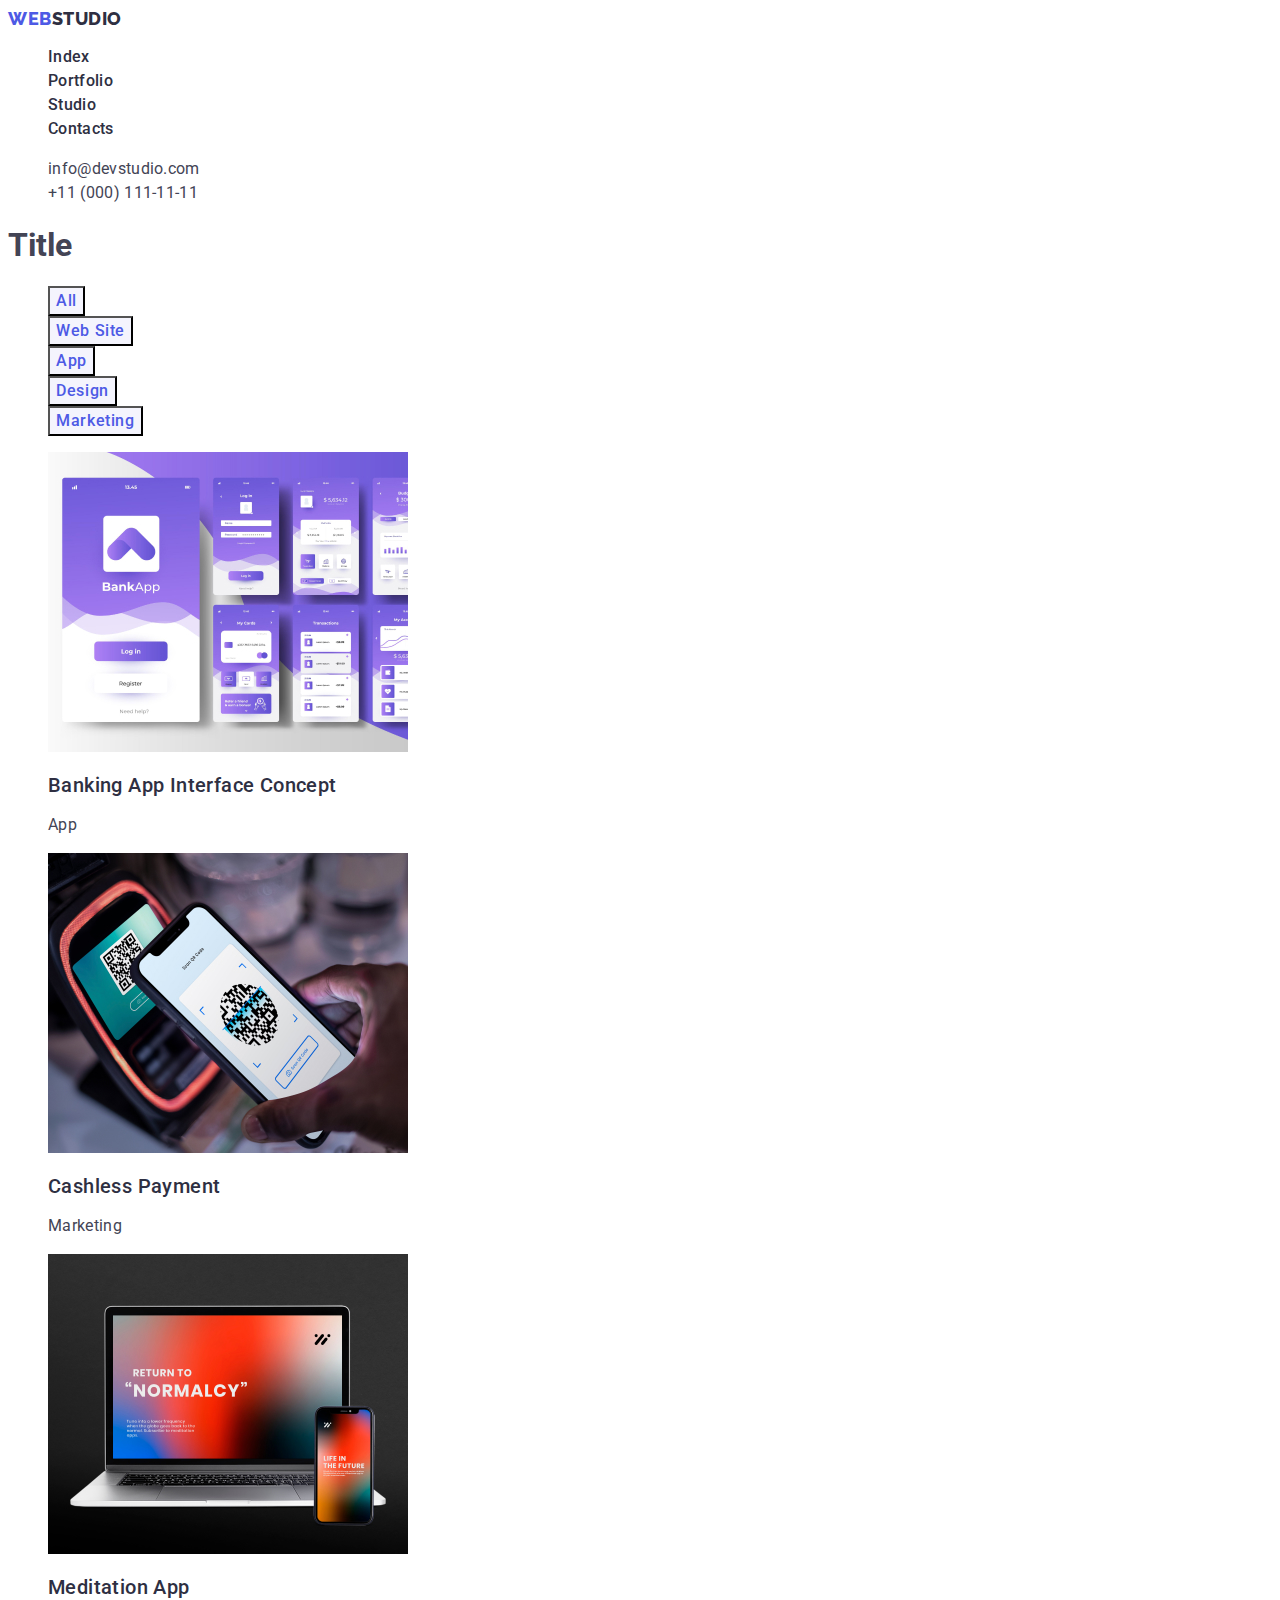
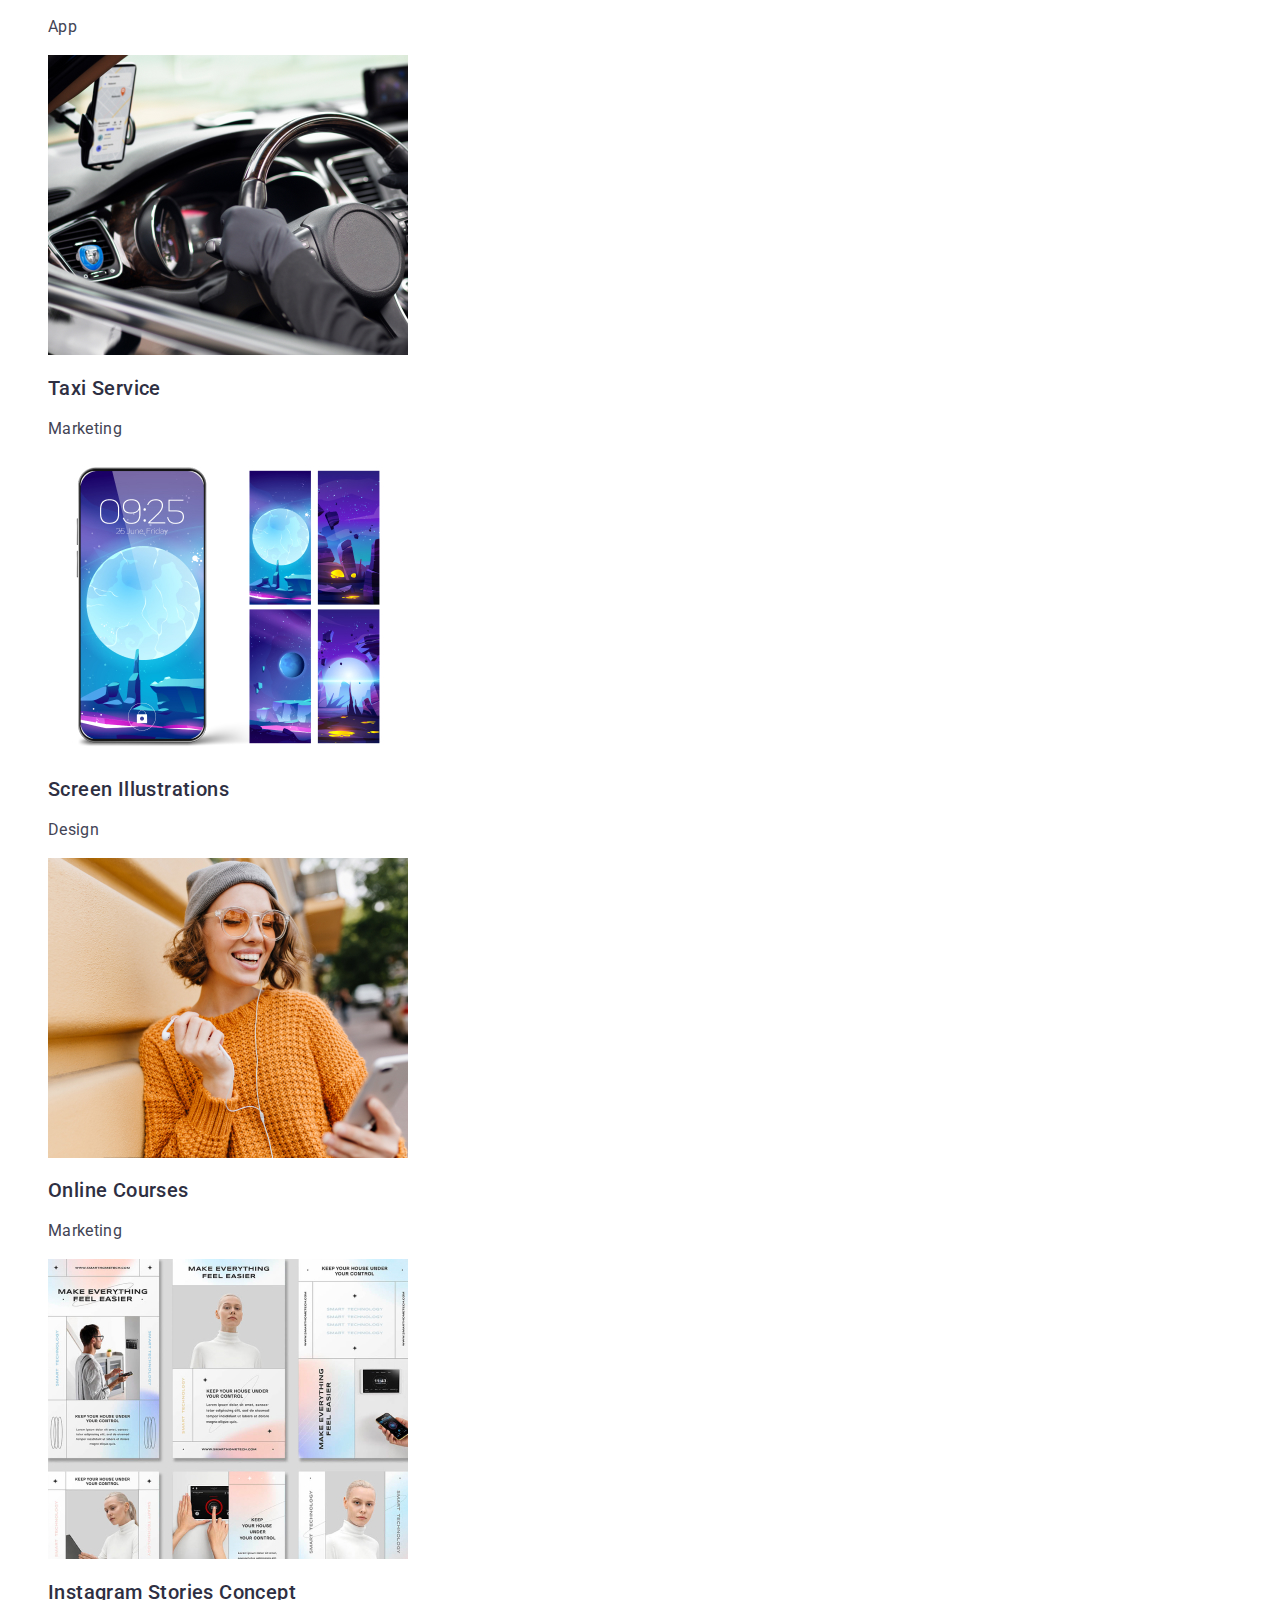
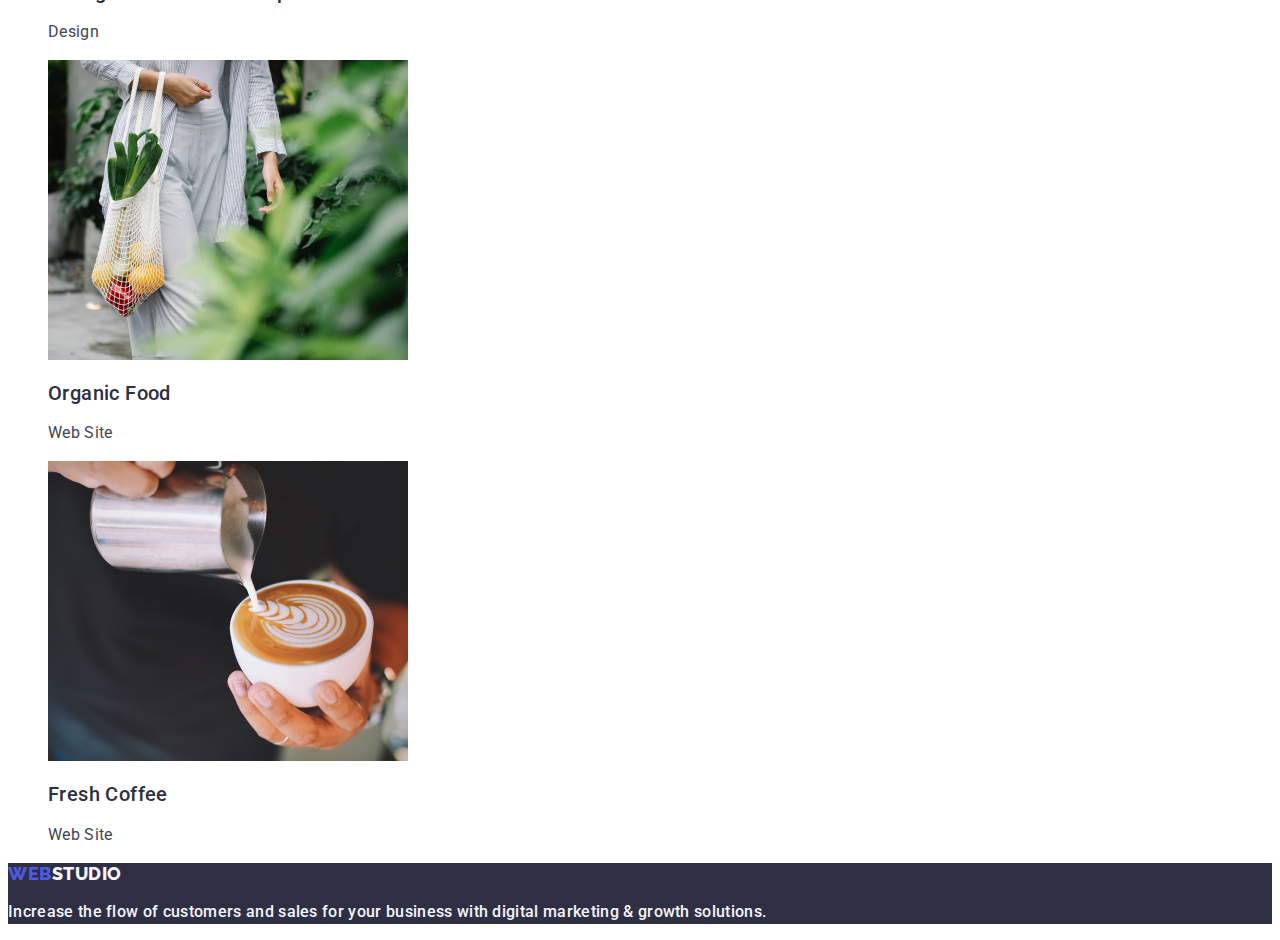
==== portfolio.html @ 30e3909d "Initial commit" ====
<!DOCTYPE html>
<html lang="en">
  <head>
    <meta charset="UTF-8" />
    <meta name="viewport" content="width=device-width, initial-scale=1.0" />
    <title>Web studio Homework</title>
    <link rel="stylesheet" href="./css/styles.css" />
    <link rel="preconnect" href="https://fonts.googleapis.com" />
    <link rel="preconnect" href="https://fonts.gstatic.com" crossorigin />
    <link
      href="https://fonts.googleapis.com/css2?family=Roboto&display=swap"
      rel="stylesheet"
    />
    <link
      href="https://fonts.googleapis.com/css2?family=Raleway&display=swap"
      rel="stylesheet"
    />
  </head>
  <body class="body-portfolio">
    <header>
      <!--Navigation section-->
      <nav>
        <a class="logo link" href="./index.html"
          >Web<span class="accent-header">Studio</span></a
        >

        <ul class="list">
          <li>
            <a href="./index.html" class="index link">Index</a>
          </li>
          <li>
            <a href="./portfolio.html" class="index link">Portfolio</a>
          </li>

          <li><a href="" class="index link">Studio</a></li>
          <li>
            <a href="" class="index link">Contacts</a>
          </li>
        </ul>
      </nav>
      <!--Address-->
      <address class="address">
        <ul class="list">
          <li>
            <a href="mailto:info@devstudio.com" class="contact link"
              >info@devstudio.com</a
            >
          </li>
          <li>
            <a href="tel:+110001111111" class="contact link"
              >+11 (000) 111-11-11</a
            >
          </li>
        </ul>
      </address>
    </header>
    <main>
      <section class="section-portfolio">
        <h1>Title</h1>
        <ul class="list">
          <li><button type="button" class="button-portfolio">All</button></li>
          <li>
            <button type="button" class="button-portfolio">Web Site</button>
          </li>
          <li><button type="button" class="button-portfolio">App</button></li>
          <li>
            <button type="button" class="button-portfolio">Design</button>
          </li>
          <li>
            <button type="button" class="button-portfolio">Marketing</button>
          </li>
        </ul>

        <ul class="list">
          <li>
            <a href="" class="link">
              <img
                src="./images/image4.jpg"
                alt="Banking App Interface Concept"
                width="360"
              />
              <h2 class="title-element">Banking App Interface Concept</h2>
              <p class="paragraph-element">App</p>
            </a>
          </li>

          <li class="list-element">
            <a href="" class="link">
              <img
                src="./images/image5.jpg"
                alt="Cashless Payment"
                width="360"
              />
              <h2 class="title-element">Cashless Payment</h2>
              <p class="paragraph-element">Marketing</p>
            </a>
          </li>

          <li class="list-element">
            <a href="" class="link">
              <img src="./images/image6.jpg" alt="Meditation App" width="360" />
              <h2 class="title-element">Meditation App</h2>
              <p class="paragraph-element">App</p>
            </a>
          </li>

          <li class="list-element">
            <a href="" class="link">
              <img src="./images/image7.jpg" alt="Taxi Service" width="360" />
              <h2 class="title-element">Taxi Service</h2>
              <p class="paragraph-element">Marketing</p>
            </a>
          </li>

          <li class="list-element">
            <a href="" class="link">
              <img
                src="./images/image8.jpg"
                alt="screen illustrations"
                width="360"
              />
              <h2 class="title-element">Screen Illustrations</h2>
              <p class="paragraph-element">Design</p>
            </a>
          </li>

          <li class="list-element">
            <a href="" class="link">
              <img src="./images/image9.jpg" alt="Online Courses" width="360" />
              <h2 class="title-element">Online Courses</h2>
              <p class="paragraph-element">Marketing</p>
            </a>
          </li>

          <li class="list-element">
            <a href="" class="link">
              <img
                src="./images/image10.jpg"
                alt="Instagram Stories concept"
                width="360"
              />
              <h2 class="title-element">Instagram Stories Concept</h2>
              <p class="paragraph-element">Design</p>
            </a>
          </li>

          <li class="list-element">
            <a href="" class="link">
              <img src="./images/image11.jpg" alt="organic food" width="360" />
              <h2 class="title-element">Organic Food</h2>
              <p class="paragraph-element">Web Site</p>
            </a>
          </li>

          <li class="list-element">
            <a href="" class="link">
              <img src="./images/image12.jpg" alt="Fresh Coffee" width="360" />
              <h2 class="title-element">Fresh Coffee</h2>
              <p class="paragraph-element">Web Site</p>
            </a>
          </li>
        </ul>
      </section>
    </main>

    <footer class="footer">
      <a href="./index.html" class="web-footer link"
        >Web<span class="accent-footer">Studio</span></a
      >

      <p class="index link footer-paragraph">
        Increase the flow of customers and sales for your business with digital
        marketing & growth solutions.
      </p>
    </footer>
  </body>
</html>
---- css/styles.css ----
:root{
    --brand-color:#434455;
}
.body-studio {
    font-family: "Roboto", sans-serif;
    color: #434455;
    background-color: #FFFFFFFF;
}
.logo {
    font-family: "Raleway", sans-serif;
    font-weight: 800;
    font-size: 18px;
    line-height: 1.17;
    letter-spacing: 0.03em;
    text-transform: uppercase;
    color:#4d5ae5;
    
}

.accent-header{
    color: #2e2f42;
        font-family: "Raleway", sans-serif;
        font-size: 18px;
        font-style: normal;
        font-weight: 800;
        line-height: 21px;
        letter-spacing: 0.54px;
        text-transform: uppercase;
}

.list {
    list-style: none;
}
.link {
    text-decoration: none;
}
.link:hover{
    color:#404BBF;
}
.link:focus{
    color: #404BBF;
}
.address {
    font-style: normal;
}
.contact{
    color: #434455;
    font-size: 16px;
    line-height: 1.5;
    letter-spacing: 0.02em;
}
.index{
    font-weight: 500;
    line-height: 1.5;
    letter-spacing: 0.02em;
    color: #2e2f42;
}
/*Section 1*/

.first-section {
    background-color: #2e2f42;
}
.first-section-title {
    color: #FFFFFFFF;
    font-size: 56px;
    line-height: 1.07;
    text-align: center;
    letter-spacing: 0.02em;
}
.first-section-button{
    background-color: #4D5AE5;
    font-family: "Roboto", sans-serif;
    font-weight: 500;
    font-size: 16px;
    line-height: 1.5;
    letter-spacing: 0.04em;
    color:#FFFFFFFF
}

.first-section-button:hover{
    background-color: #404bbf;
}
.first-section-button:focus{
    background-color: #404bbf;
}
.first-section-button{
    cursor: pointer;
}

/*Section 2*/
.second-section-title {
    color: #2e2f42;
    font-weight: 500;
    font-size: 20px;
    line-height: 1.2;
    letter-spacing: 0.02em;
    background-color: #FFFFFFFF;
}
.second-section-paragraph {
    font-size: 16px;
    line-height: 1.5;
    letter-spacing: 0.02em;
    color:#434455;
}
/*Section 3*/

.third-section-title {
    color: #2e2f42;
    font-size: 36px;
    line-height: 1.11;
    text-align: center;
    text-transform: capitalize;
}
/*Section 4*/
.fourth-section {
    background-color: #F4F4FD;
}

.fourth-section-title {
    color: #2e2f42;
    font-size: 36px;
    line-height: 1.11;
    text-align: center;
    letter-spacing: 0.02em;
    text-transform: capitalize;
    background-color: #FFFFFFFF;
}

.list-item{
    background-color: #FFFFFFFF;
}

/*Footer*/

.footer {
    background-color: #2e2f42;
}

.footer-paragraph {
    color: #F4F4FD;
}

.web-footer {
    font-family: "Raleway", sans-serif;
    font-weight: 800;
    font-size: 18px;
    line-height: 1.17;
    letter-spacing: 0.03em;
    text-transform: uppercase;
    color: #4d5ae5;
}
.accent-footer {
        color:#f4f4fd;
        font-family: "Raleway", sans-serif;
        font-size: 18px;
        font-style: normal;
        font-weight: 800;
        line-height: 21px;
        letter-spacing: 0.54px;
        text-transform: uppercase;
}

/*Portfolio*/
.body-portfolio{
    font-family: "Roboto", sans-serif;
    color:#434455;
}

.button-portfolio{
    color: #4d5ae5;
        background-color: #F4F4FD;
        text-align: center;
        font-family: "Roboto", sans-serif;
        font-size: 16px;
        font-style: normal;
        font-weight: 500;
        line-height: 1.5;
        letter-spacing: 0.04em;
        cursor: pointer;
}

.button-portfolio:hover{
    color: #FFFFFFFF;
    background-color: #404bbf;
}
.button-portfolio:focus{
    color: #FFFFFFFF;
    background-color: #404BBF;
}
/*List portfolio*/
.title-element{
    color: #2e2f42;
        font-size: 20px;
        font-style: normal;
        font-weight: 500;
        line-height: 1.2;
        letter-spacing: 0.02em;
}
.paragraph-element{
    color: #434455;
        font-size: 16px;
        line-height: 1.5;
        letter-spacing: 0.02em;
}
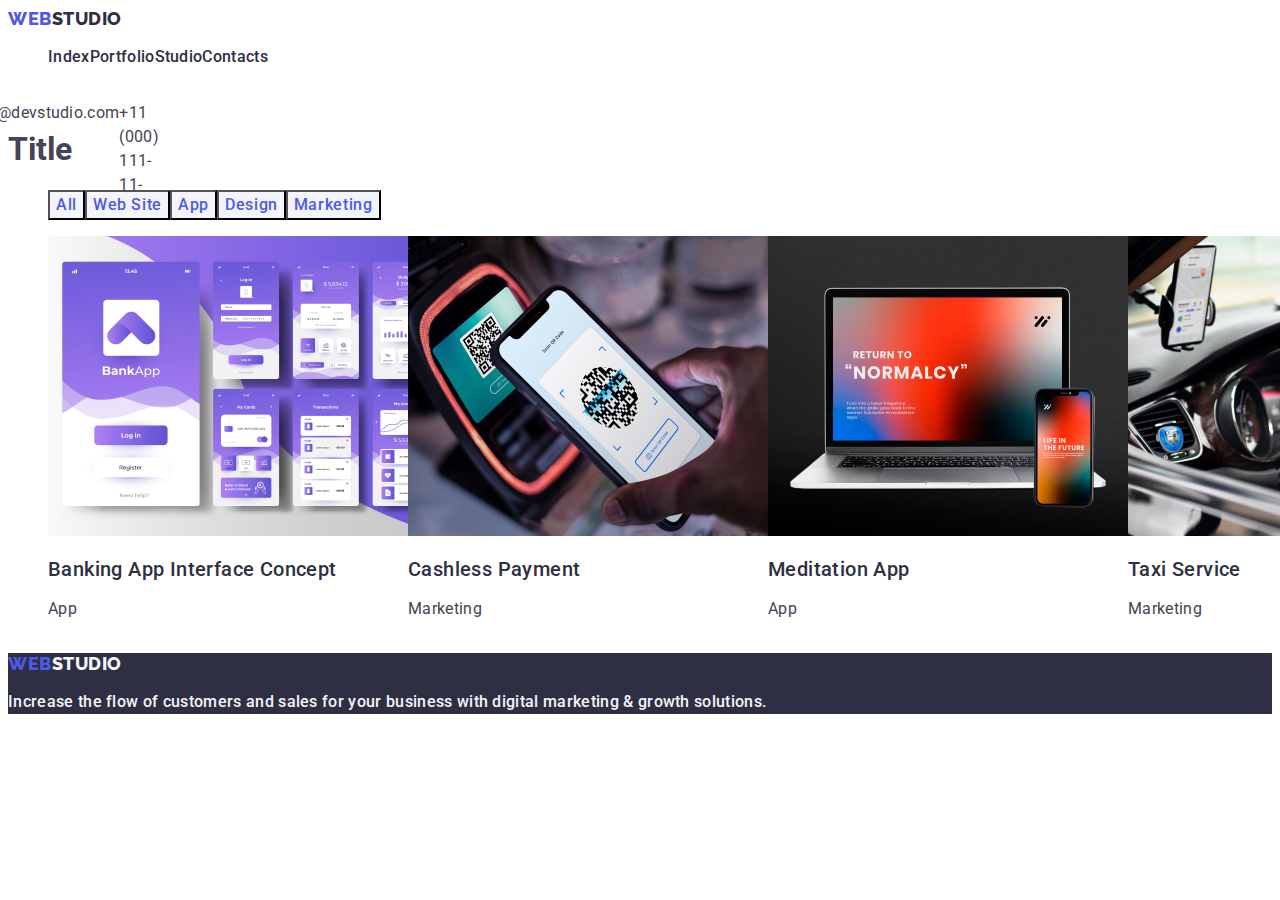
==== commit d6ac626c: "m" ====
--- a/portfolio.html
+++ b/portfolio.html
@@ -14,6 +14,10 @@
     <link
       href="https://fonts.googleapis.com/css2?family=Raleway&display=swap"
       rel="stylesheet"
+    />
+    <link
+      rel="stylesheet"
+      href="node_modules/modern-normalize/modern-normalize.css"
     />
   </head>
   <body class="body-portfolio">
--- a/css/styles.css
+++ b/css/styles.css
@@ -16,6 +16,7 @@
     text-transform: uppercase;
     color:#4d5ae5;
     
+      
 }
 
 .accent-header{
@@ -31,6 +32,7 @@
 
 .list {
     list-style: none;
+    display:flex;
 }
 .link {
     text-decoration: none;
@@ -43,7 +45,15 @@
 }
 .address {
     font-style: normal;
-}
+    display:flex;
+
+    justify-content: flex-end;
+    gap:40px;
+    width: 151px;
+    height: 24px;
+   
+}
+
 .contact{
     color: #434455;
     font-size: 16px;
@@ -55,11 +65,21 @@
     line-height: 1.5;
     letter-spacing: 0.02em;
     color: #2e2f42;
+    
+    
 }
 /*Section 1*/
 
 .first-section {
     background-color: #2e2f42;
+    width: 1440px;
+        height: 600px;
+        flex-shrink: 0;
+        flex-direction: column;
+        justify-content: center;
+    
+    
+    
 }
 .first-section-title {
     color: #FFFFFFFF;
@@ -67,6 +87,12 @@
     line-height: 1.07;
     text-align: center;
     letter-spacing: 0.02em;
+    width: 496px;
+    height: 120px;
+    
+    padding:188px 472px 292px 472px;
+
+    
 }
 .first-section-button{
     background-color: #4D5AE5;
@@ -75,7 +101,13 @@
     font-size: 16px;
     line-height: 1.5;
     letter-spacing: 0.04em;
-    color:#FFFFFFFF
+    color:#FFFFFFFF;
+    display: inline-flex;
+    padding: 16px 32px;
+    align-items: flex-start;
+    gap: 10px;
+    border-radius: 4px;
+    box-shadow: 0px 4px 4px 0px rgba(0, 0, 0, 0.15);
 }
 
 .first-section-button:hover{
@@ -89,6 +121,24 @@
 }
 
 /*Section 2*/
+
+.second-section-container{
+    width: 1128px;
+        height: 104px;
+        flex-shrink: 0;
+        margin:120px 156px 120px 156px;
+        gap:24px;
+}
+.second-section-title, .second-section-paragraph{
+    display: flex;
+    width: 264px;
+    flex-direction: column;
+    align-items: flex-start;
+    gap: 8px;
+}
+
+       
+
 .second-section-title {
     color: #2e2f42;
     font-weight: 500;
@@ -96,15 +146,32 @@
     line-height: 1.2;
     letter-spacing: 0.02em;
     background-color: #FFFFFFFF;
+    
+    
+
 }
 .second-section-paragraph {
     font-size: 16px;
     line-height: 1.5;
     letter-spacing: 0.02em;
     color:#434455;
+    
+
 }
 /*Section 3*/
-
+.third-section-container{
+    width: 1128px;
+    height: 412px;
+    margin:120px 156px 120px 156px;
+}
+.third-section {
+    display: inline-flex;
+    align-items: flex-start;
+    gap:24px;
+    width: 1128px;
+    height: 412px;
+    margin-top:72px;
+}
 .third-section-title {
     color: #2e2f42;
     font-size: 36px;
@@ -113,8 +180,18 @@
     text-transform: capitalize;
 }
 /*Section 4*/
+
+.fourth-section-container{
+    width: 1440px;
+    height: 732px;
+    background-color: #F4F4FD;
+    
+}
 .fourth-section {
-    background-color: #F4F4FD;
+    gap:24px;
+    margin-top:232px;
+    margin-bottom: 120px;
+    
 }
 
 .fourth-section-title {
@@ -124,11 +201,17 @@
     text-align: center;
     letter-spacing: 0.02em;
     text-transform: capitalize;
-    background-color: #FFFFFFFF;
+    background-color: #F4F4FD;
+    
 }
 
 .list-item{
     background-color: #FFFFFFFF;
+    
+}
+.card-image{
+    display: block;
+
 }
 
 /*Footer*/
@@ -202,4 +285,25 @@
         font-size: 16px;
         line-height: 1.5;
         letter-spacing: 0.02em;
-}+}
+/*Tema3*/
+* {
+    box-sizing: border-box;
+}
+.navigation{
+    display: flex;
+    width: 1440px;
+    height: 72px;
+    padding:24px 156px 24px 156px;
+    flex-wrap:nowrap;
+    align-items:center;
+}
+.menu{
+    display: flex;
+    column-gap:40px;
+    align-items: flex-start;
+    
+}
+.hero-content-container{
+    display: flex;
+}
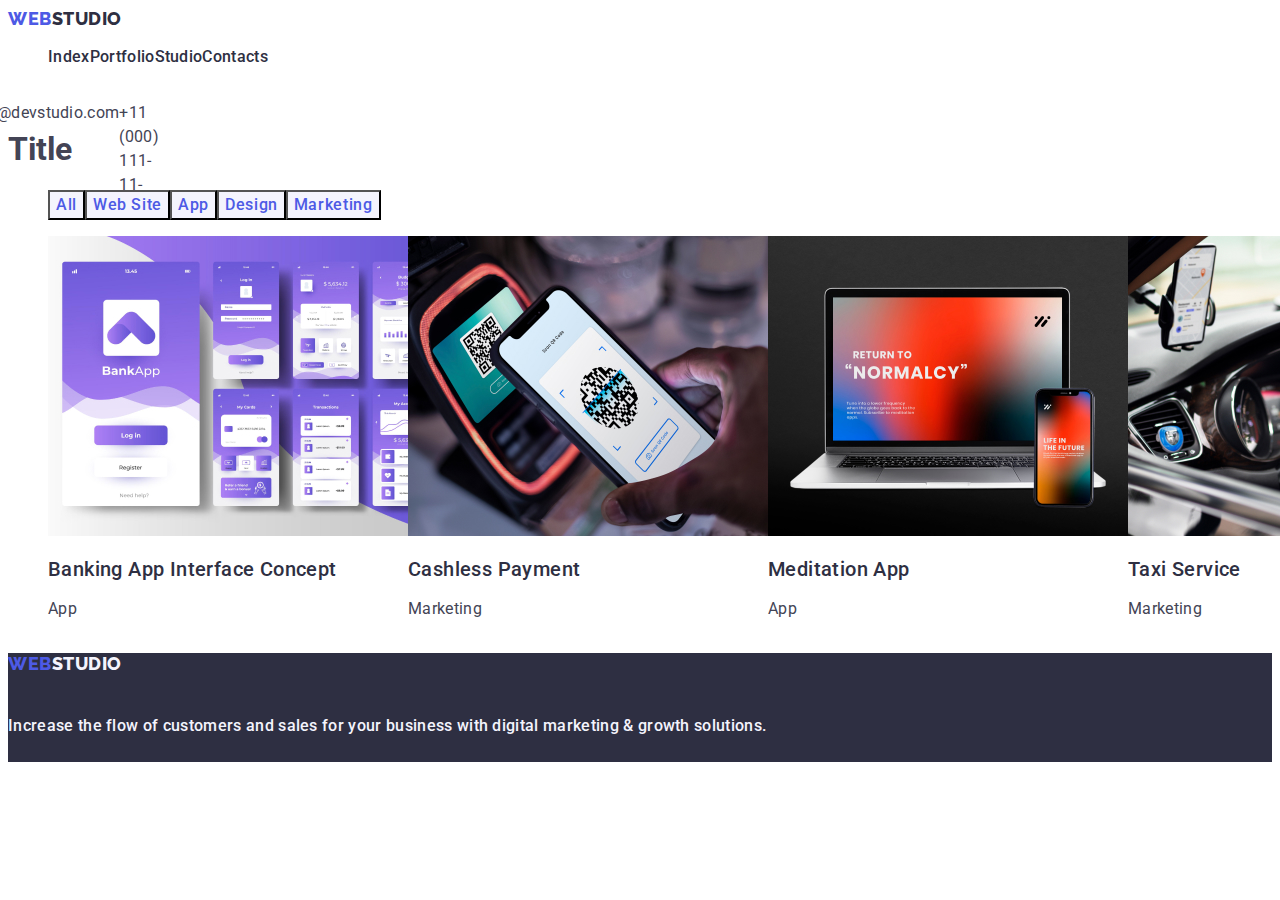
==== commit 18e6a2e3: "a" ====
--- a/portfolio.html
+++ b/portfolio.html
@@ -17,7 +17,7 @@
     />
     <link
       rel="stylesheet"
-      href="node_modules/modern-normalize/modern-normalize.css"
+      href="node_modules/modern-normalize/modern-normalize.min.css"
     />
   </head>
   <body class="body-portfolio">
--- a/css/styles.css
+++ b/css/styles.css
@@ -15,10 +15,13 @@
     letter-spacing: 0.03em;
     text-transform: uppercase;
     color:#4d5ae5;
+    margin-right: 76px;
     
       
 }
-
+.header-container{
+    border-bottom: 1px solid #e7e9fc;
+}
 .accent-header{
     color: #2e2f42;
         font-family: "Raleway", sans-serif;
@@ -65,6 +68,7 @@
     line-height: 1.5;
     letter-spacing: 0.02em;
     color: #2e2f42;
+    padding: 24px 0;
     
     
 }
@@ -72,11 +76,9 @@
 
 .first-section {
     background-color: #2e2f42;
-    width: 1440px;
-        height: 600px;
-        flex-shrink: 0;
-        flex-direction: column;
-        justify-content: center;
+    
+    padding: 188px 0;
+        
     
     
     
@@ -87,27 +89,26 @@
     line-height: 1.07;
     text-align: center;
     letter-spacing: 0.02em;
-    width: 496px;
-    height: 120px;
-    
-    padding:188px 472px 292px 472px;
+    max-width: 496px;
+    
+    
+    
 
     
 }
 .first-section-button{
-    background-color: #4D5AE5;
+    background-color: #4d5ae5;
     font-family: "Roboto", sans-serif;
     font-weight: 500;
     font-size: 16px;
     line-height: 1.5;
     letter-spacing: 0.04em;
     color:#FFFFFFFF;
-    display: inline-flex;
-    padding: 16px 32px;
-    align-items: flex-start;
-    gap: 10px;
+    display: block;
+    min-width: 169px;
+    height: 56px;
+    border: none;
     border-radius: 4px;
-    box-shadow: 0px 4px 4px 0px rgba(0, 0, 0, 0.15);
 }
 
 .first-section-button:hover{
@@ -121,13 +122,13 @@
 }
 
 /*Section 2*/
+.second-section{
+    padding: 120px 0;
+}
 
 .second-section-container{
-    width: 1128px;
-        height: 104px;
-        flex-shrink: 0;
-        margin:120px 156px 120px 156px;
-        gap:24px;
+    display: flex;
+    gap: 24px;
 }
 .second-section-title, .second-section-paragraph{
     display: flex;
@@ -136,7 +137,10 @@
     align-items: flex-start;
     gap: 8px;
 }
-
+.second-section-item{
+    width: calc((100% - 72px) / 4);
+
+}
        
 
 .second-section-title {
@@ -146,6 +150,7 @@
     line-height: 1.2;
     letter-spacing: 0.02em;
     background-color: #FFFFFFFF;
+    margin-bottom: 8px;
     
     
 
@@ -160,9 +165,7 @@
 }
 /*Section 3*/
 .third-section-container{
-    width: 1128px;
-    height: 412px;
-    margin:120px 156px 120px 156px;
+    padding-bottom: 120px;
 }
 .third-section {
     display: inline-flex;
@@ -170,7 +173,7 @@
     gap:24px;
     width: 1128px;
     height: 412px;
-    margin-top:72px;
+    
 }
 .third-section-title {
     color: #2e2f42;
@@ -178,7 +181,15 @@
     line-height: 1.11;
     text-align: center;
     text-transform: capitalize;
-}
+    margin-bottom: 72px;
+    
+}
+.third-section-item{
+    display: flex;
+    gap: 24px;
+    
+}
+
 /*Section 4*/
 
 .fourth-section-container{
@@ -300,10 +311,15 @@
 }
 .menu{
     display: flex;
-    column-gap:40px;
+    gap:40px;
     align-items: flex-start;
     
 }
-.hero-content-container{
-    display: flex;
-}
+.hero-content{
+    display: flex;
+}
+.container{
+    width: 1158px;
+    margin:0;
+    padding: 0 15px;
+}
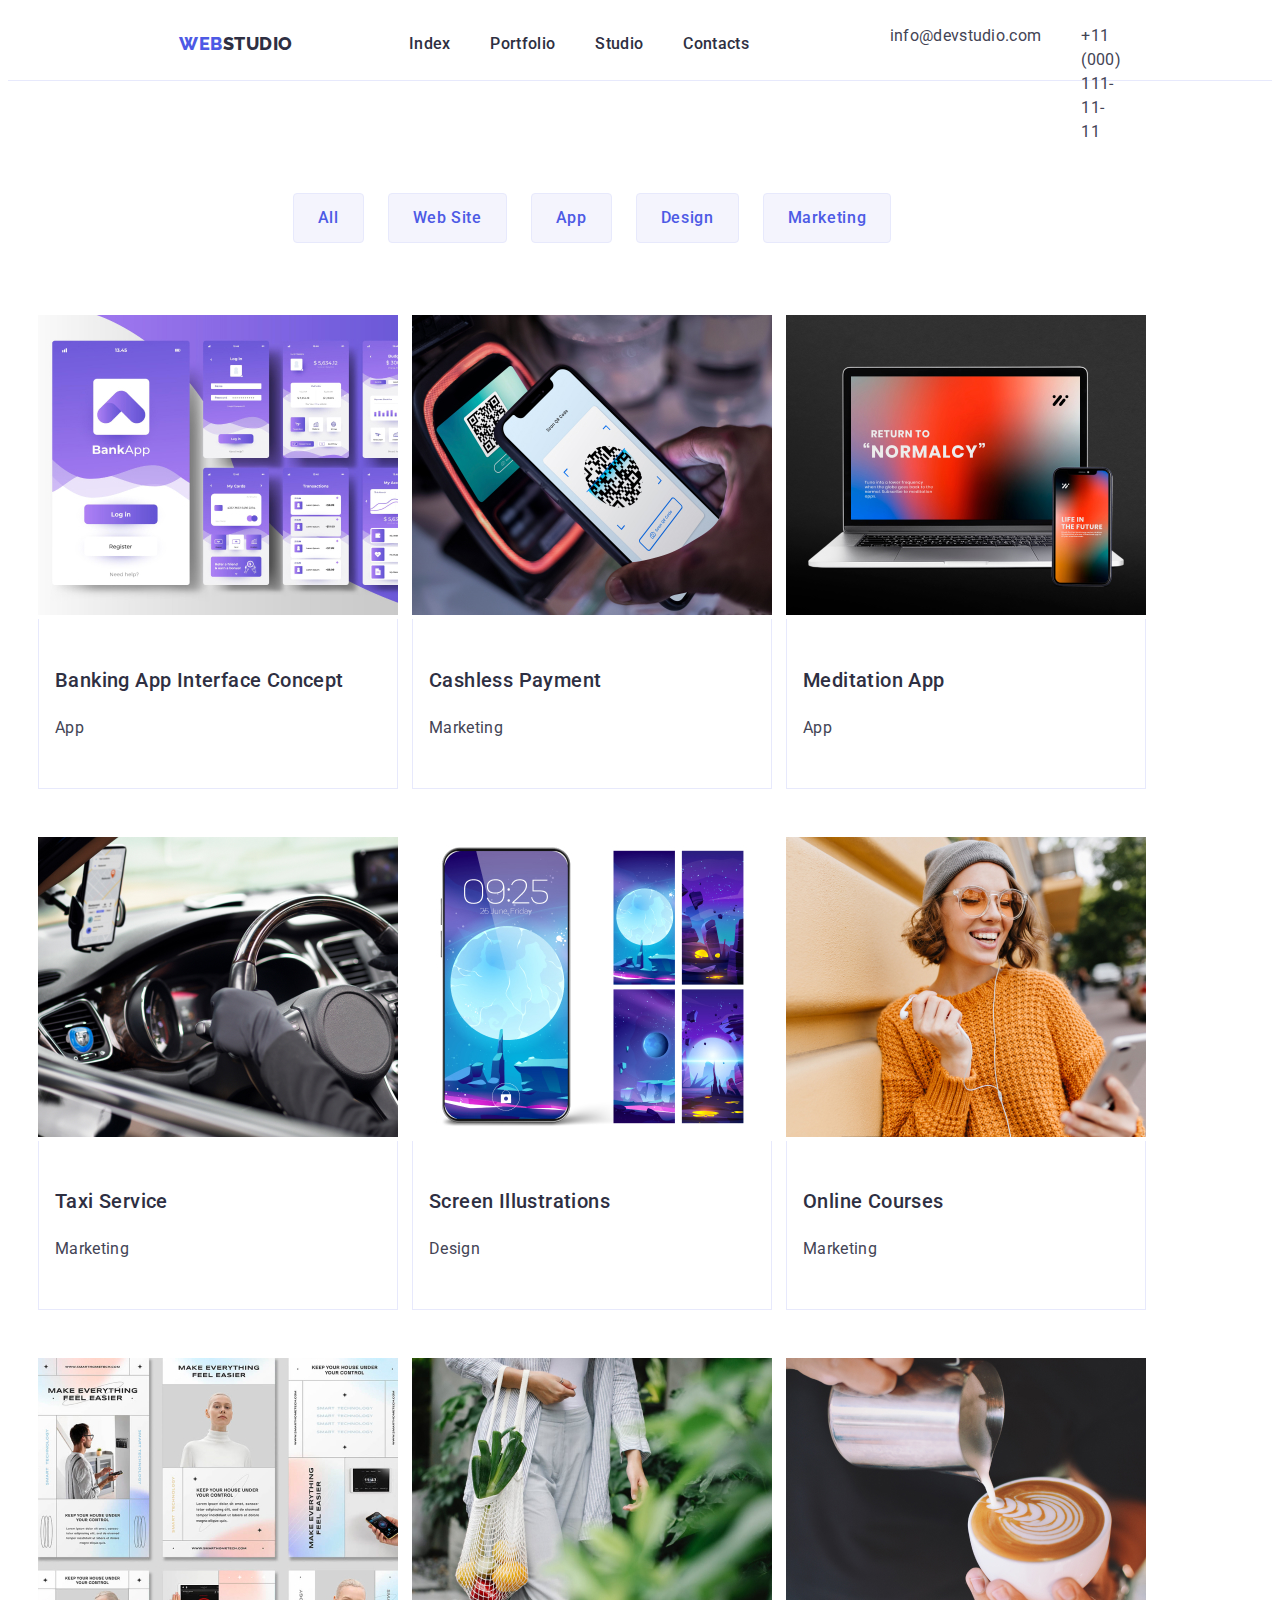
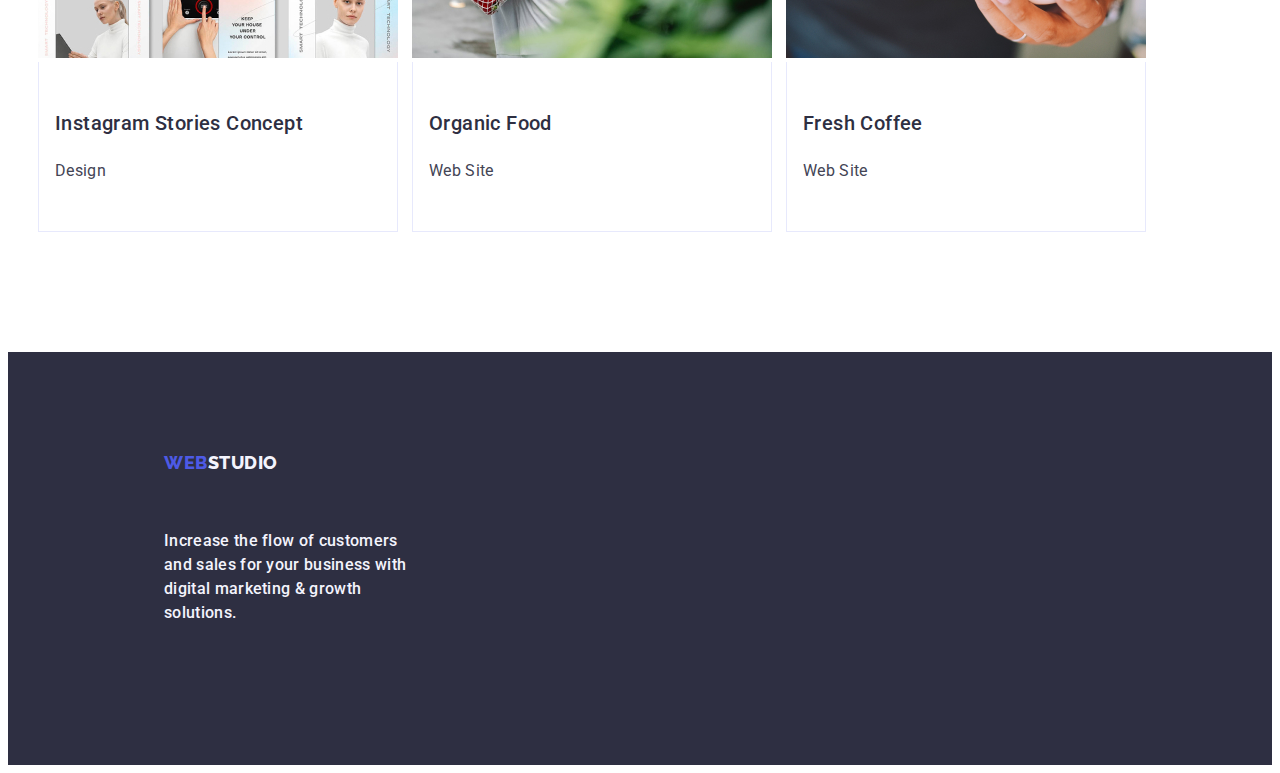
==== commit 3d2cd514: "j" ====
--- a/portfolio.html
+++ b/portfolio.html
@@ -21,161 +21,202 @@
     />
   </head>
   <body class="body-portfolio">
-    <header>
+    <header class="header-container">
       <!--Navigation section-->
-      <nav>
-        <a class="logo link" href="./index.html"
-          >Web<span class="accent-header">Studio</span></a
-        >
-
-        <ul class="list">
-          <li>
-            <a href="./index.html" class="index link">Index</a>
-          </li>
-          <li>
-            <a href="./portfolio.html" class="index link">Portfolio</a>
-          </li>
-
-          <li><a href="" class="index link">Studio</a></li>
-          <li>
-            <a href="" class="index link">Contacts</a>
-          </li>
-        </ul>
-      </nav>
-      <!--Address-->
-      <address class="address">
-        <ul class="list">
-          <li>
-            <a href="mailto:info@devstudio.com" class="contact link"
-              >info@devstudio.com</a
-            >
-          </li>
-          <li>
-            <a href="tel:+110001111111" class="contact link"
-              >+11 (000) 111-11-11</a
-            >
-          </li>
-        </ul>
-      </address>
+      <div class="hero-content container">
+        <nav class="navigation">
+          <a class="logo link" href="./index.html"
+            >Web<span class="accent-header">Studio</span></a
+          >
+
+          <ul class="list menu">
+            <li>
+              <a href="./index.html" class="index link">Index</a>
+            </li>
+            <li>
+              <a href="./portfolio.html" class="index link">Portfolio</a>
+            </li>
+
+            <li><a href="" class="index link">Studio</a></li>
+            <li>
+              <a href="" class="index link">Contacts</a>
+            </li>
+          </ul>
+        </nav>
+
+        <!--Address-->
+        <address class="address">
+          <ul class="address list">
+            <li>
+              <a href="mailto:info@devstudio.com" class="contact link"
+                >info@devstudio.com</a
+              >
+            </li>
+            <li>
+              <a href="tel:+110001111111" class="contact link"
+                >+11 (000) 111-11-11</a
+              >
+            </li>
+          </ul>
+        </address>
+      </div>
     </header>
     <main>
       <section class="section-portfolio">
-        <h1>Title</h1>
-        <ul class="list">
-          <li><button type="button" class="button-portfolio">All</button></li>
-          <li>
-            <button type="button" class="button-portfolio">Web Site</button>
-          </li>
-          <li><button type="button" class="button-portfolio">App</button></li>
-          <li>
-            <button type="button" class="button-portfolio">Design</button>
-          </li>
-          <li>
-            <button type="button" class="button-portfolio">Marketing</button>
-          </li>
-        </ul>
-
-        <ul class="list">
-          <li>
-            <a href="" class="link">
-              <img
-                src="./images/image4.jpg"
-                alt="Banking App Interface Concept"
-                width="360"
-              />
-              <h2 class="title-element">Banking App Interface Concept</h2>
-              <p class="paragraph-element">App</p>
-            </a>
-          </li>
-
-          <li class="list-element">
-            <a href="" class="link">
-              <img
-                src="./images/image5.jpg"
-                alt="Cashless Payment"
-                width="360"
-              />
-              <h2 class="title-element">Cashless Payment</h2>
-              <p class="paragraph-element">Marketing</p>
-            </a>
-          </li>
-
-          <li class="list-element">
-            <a href="" class="link">
-              <img src="./images/image6.jpg" alt="Meditation App" width="360" />
-              <h2 class="title-element">Meditation App</h2>
-              <p class="paragraph-element">App</p>
-            </a>
-          </li>
-
-          <li class="list-element">
-            <a href="" class="link">
-              <img src="./images/image7.jpg" alt="Taxi Service" width="360" />
-              <h2 class="title-element">Taxi Service</h2>
-              <p class="paragraph-element">Marketing</p>
-            </a>
-          </li>
-
-          <li class="list-element">
-            <a href="" class="link">
-              <img
-                src="./images/image8.jpg"
-                alt="screen illustrations"
-                width="360"
-              />
-              <h2 class="title-element">Screen Illustrations</h2>
-              <p class="paragraph-element">Design</p>
-            </a>
-          </li>
-
-          <li class="list-element">
-            <a href="" class="link">
-              <img src="./images/image9.jpg" alt="Online Courses" width="360" />
-              <h2 class="title-element">Online Courses</h2>
-              <p class="paragraph-element">Marketing</p>
-            </a>
-          </li>
-
-          <li class="list-element">
-            <a href="" class="link">
-              <img
-                src="./images/image10.jpg"
-                alt="Instagram Stories concept"
-                width="360"
-              />
-              <h2 class="title-element">Instagram Stories Concept</h2>
-              <p class="paragraph-element">Design</p>
-            </a>
-          </li>
-
-          <li class="list-element">
-            <a href="" class="link">
-              <img src="./images/image11.jpg" alt="organic food" width="360" />
-              <h2 class="title-element">Organic Food</h2>
-              <p class="paragraph-element">Web Site</p>
-            </a>
-          </li>
-
-          <li class="list-element">
-            <a href="" class="link">
-              <img src="./images/image12.jpg" alt="Fresh Coffee" width="360" />
-              <h2 class="title-element">Fresh Coffee</h2>
-              <p class="paragraph-element">Web Site</p>
-            </a>
-          </li>
-        </ul>
+        <div class="portfolio-cards container">
+          <h1 hidden>Title</h1>
+          <ul class="portfolio-cards-list list">
+            <li><button type="button" class="button-portfolio">All</button></li>
+            <li>
+              <button type="button" class="button-portfolio">Web Site</button>
+            </li>
+            <li><button type="button" class="button-portfolio">App</button></li>
+            <li>
+              <button type="button" class="button-portfolio">Design</button>
+            </li>
+            <li>
+              <button type="button" class="button-portfolio">Marketing</button>
+            </li>
+          </ul>
+
+          <ul class="portfolio-images list container">
+            <li class="list-element">
+              <a href="" class="link">
+                <img
+                  src="./images/image4.jpg"
+                  alt="Banking App Interface Concept"
+                  width="360"
+                />
+                <div class="name-application">
+                  <h2 class="title-element">Banking App Interface Concept</h2>
+                  <p class="paragraph-element">App</p>
+                </div>
+              </a>
+            </li>
+
+            <li class="list-element">
+              <a href="" class="link">
+                <img
+                  src="./images/image5.jpg"
+                  alt="Cashless Payment"
+                  width="360"
+                />
+                <div class="name-application">
+                  <h2 class="title-element">Cashless Payment</h2>
+                  <p class="paragraph-element">Marketing</p>
+                </div>
+              </a>
+            </li>
+
+            <li class="list-element">
+              <a href="" class="link">
+                <img
+                  src="./images/image6.jpg"
+                  alt="Meditation App"
+                  width="360"
+                />
+                <div class="name-application">
+                  <h2 class="title-element">Meditation App</h2>
+                  <p class="paragraph-element">App</p>
+                </div>
+              </a>
+            </li>
+
+            <li class="list-element">
+              <a href="" class="link">
+                <img src="./images/image7.jpg" alt="Taxi Service" width="360" />
+                <div class="name-application">
+                  <h2 class="title-element">Taxi Service</h2>
+                  <p class="paragraph-element">Marketing</p>
+                </div>
+              </a>
+            </li>
+
+            <li class="list-element">
+              <a href="" class="link">
+                <img
+                  src="./images/image8.jpg"
+                  alt="screen illustrations"
+                  width="360"
+                />
+                <div class="name-application">
+                  <h2 class="title-element">Screen Illustrations</h2>
+                  <p class="paragraph-element">Design</p>
+                </div>
+              </a>
+            </li>
+
+            <li class="list-element">
+              <a href="" class="link">
+                <img
+                  src="./images/image9.jpg"
+                  alt="Online Courses"
+                  width="360"
+                />
+                <div class="name-application">
+                  <h2 class="title-element">Online Courses</h2>
+                  <p class="paragraph-element">Marketing</p>
+                </div>
+              </a>
+            </li>
+
+            <li class="list-element">
+              <a href="" class="link">
+                <img
+                  src="./images/image10.jpg"
+                  alt="Instagram Stories concept"
+                  width="360"
+                />
+                <div class="name-application">
+                  <h2 class="title-element">Instagram Stories Concept</h2>
+                  <p class="paragraph-element">Design</p>
+                </div>
+              </a>
+            </li>
+
+            <li class="list-element">
+              <a href="" class="link">
+                <img
+                  src="./images/image11.jpg"
+                  alt="organic food"
+                  width="360"
+                />
+                <div class="name-application">
+                  <h2 class="title-element">Organic Food</h2>
+                  <p class="paragraph-element">Web Site</p>
+                </div>
+              </a>
+            </li>
+
+            <li class="list-element">
+              <a href="" class="link">
+                <img
+                  src="./images/image12.jpg"
+                  alt="Fresh Coffee"
+                  width="360"
+                />
+                <div class="name-application">
+                  <h2 class="title-element">Fresh Coffee</h2>
+                  <p class="paragraph-element">Web Site</p>
+                </div>
+              </a>
+            </li>
+          </ul>
+        </div>
       </section>
     </main>
 
     <footer class="footer">
-      <a href="./index.html" class="web-footer link"
-        >Web<span class="accent-footer">Studio</span></a
-      >
-
-      <p class="index link footer-paragraph">
-        Increase the flow of customers and sales for your business with digital
-        marketing & growth solutions.
-      </p>
+      <div class="footer-container">
+        <a href="./index.html" class="web-footer link"
+          >Web<span class="accent-footer">Studio</span></a
+        >
+
+        <p class="index link footer-paragraph">
+          Increase the flow of customers and sales for your business with
+          digital marketing & growth solutions.
+        </p>
+      </div>
     </footer>
   </body>
 </html>
--- a/css/styles.css
+++ b/css/styles.css
@@ -2,6 +2,9 @@
 :root{
     --brand-color:#434455;
 }
+
+
+
 .body-studio {
     font-family: "Roboto", sans-serif;
     color: #434455;
@@ -21,6 +24,7 @@
 }
 .header-container{
     border-bottom: 1px solid #e7e9fc;
+    
 }
 .accent-header{
     color: #2e2f42;
@@ -49,7 +53,6 @@
 .address {
     font-style: normal;
     display:flex;
-
     justify-content: flex-end;
     gap:40px;
     width: 151px;
@@ -62,6 +65,7 @@
     font-size: 16px;
     line-height: 1.5;
     letter-spacing: 0.02em;
+    
 }
 .index{
     font-weight: 500;
@@ -76,7 +80,8 @@
 
 .first-section {
     background-color: #2e2f42;
-    
+    min-width: 1440px;
+        
     padding: 188px 0;
         
     
@@ -90,7 +95,7 @@
     text-align: center;
     letter-spacing: 0.02em;
     max-width: 496px;
-    
+    margin:auto;
     
     
 
@@ -109,6 +114,10 @@
     height: 56px;
     border: none;
     border-radius: 4px;
+    margin:auto;
+    margin-top:48px;
+    
+    
 }
 
 .first-section-button:hover{
@@ -129,6 +138,9 @@
 .second-section-container{
     display: flex;
     gap: 24px;
+    margin:auto;
+    
+    
 }
 .second-section-title, .second-section-paragraph{
     display: flex;
@@ -136,10 +148,11 @@
     flex-direction: column;
     align-items: flex-start;
     gap: 8px;
+    
 }
 .second-section-item{
-    width: calc((100% - 72px) / 4);
-
+flex-basis: calc((100% - 72px) / 4);
+margin:auto;
 }
        
 
@@ -168,11 +181,13 @@
     padding-bottom: 120px;
 }
 .third-section {
-    display: inline-flex;
+    
     align-items: flex-start;
     gap:24px;
     width: 1128px;
     height: 412px;
+    
+    
     
 }
 .third-section-title {
@@ -183,6 +198,7 @@
     text-transform: capitalize;
     margin-bottom: 72px;
     
+    
 }
 .third-section-item{
     display: flex;
@@ -193,16 +209,17 @@
 /*Section 4*/
 
 .fourth-section-container{
-    width: 1440px;
+    min-width: 1440px;
     height: 732px;
     background-color: #F4F4FD;
     
 }
 .fourth-section {
     gap:24px;
-    margin-top:232px;
-    margin-bottom: 120px;
-    
+    min-width: 1128px;
+    margin:0 auto;
+    
+   
 }
 
 .fourth-section-title {
@@ -213,6 +230,8 @@
     letter-spacing: 0.02em;
     text-transform: capitalize;
     background-color: #F4F4FD;
+    padding-top:120px;
+    padding-bottom: 72px;
     
 }
 
@@ -229,10 +248,12 @@
 
 .footer {
     background-color: #2e2f42;
+    padding: 100px 0;
 }
 
 .footer-paragraph {
     color: #F4F4FD;
+    max-width: 264px;
 }
 
 .web-footer {
@@ -243,6 +264,8 @@
     letter-spacing: 0.03em;
     text-transform: uppercase;
     color: #4d5ae5;
+    display: inline-block;
+    margin-bottom: 16px;
 }
 .accent-footer {
         color:#f4f4fd;
@@ -254,12 +277,35 @@
         letter-spacing: 0.54px;
         text-transform: uppercase;
 }
-
+.footer-container{
+    margin-left:156px;
+}
 /*Portfolio*/
+.body-portfolio {
+    font-family: "Roboto", sans-serif;
+    color: #434455;
+    background-color: #FFFFFFFF;
+}
+.portfolio-cards{
+
+}
+.portfolio-cards-list{
+    display: flex;
+    justify-content: center;
+    gap: 24px;
+    margin-bottom: 72px;
+}
+.section-portfolio{
+    padding-top: 96px;
+    padding-bottom: 120px;
+
+}
+
 .body-portfolio{
     font-family: "Roboto", sans-serif;
     color:#434455;
 }
+
 
 .button-portfolio{
     color: #4d5ae5;
@@ -272,15 +318,21 @@
         line-height: 1.5;
         letter-spacing: 0.04em;
         cursor: pointer;
+        padding: 12px 24px;
+        border: 1px solid #e7e9fc;
+        border-radius: 4px;
+        
 }
 
 .button-portfolio:hover{
     color: #FFFFFFFF;
     background-color: #404bbf;
+    border: 1px solid transparent;
 }
 .button-portfolio:focus{
     color: #FFFFFFFF;
     background-color: #404BBF;
+    border: 1px solid transparent;
 }
 /*List portfolio*/
 .title-element{
@@ -290,6 +342,7 @@
         font-weight: 500;
         line-height: 1.2;
         letter-spacing: 0.02em;
+        margin-bottom: 8px;
 }
 .paragraph-element{
     color: #434455;
@@ -297,6 +350,31 @@
         line-height: 1.5;
         letter-spacing: 0.02em;
 }
+.portfolio-images{
+    display: flex;
+    flex-wrap: wrap;
+    column-gap: 24px;
+    row-gap: 48px;
+    
+    
+}
+.list-element{
+    width: calc((100% - 48px) / 3);
+    
+    
+    
+    
+}
+.name-application{
+    display: flex;
+    width: 360px;
+    padding: 32px 16px;
+    flex-direction: column;
+    align-items: flex-start;
+    border: 1px solid #e7e9fc;
+    border-top: none;
+        
+}
 /*Tema3*/
 * {
     box-sizing: border-box;
@@ -319,7 +397,8 @@
     display: flex;
 }
 .container{
-    width: 1158px;
+    width: 1128px;
     margin:0;
     padding: 0 15px;
-}
+    
+}
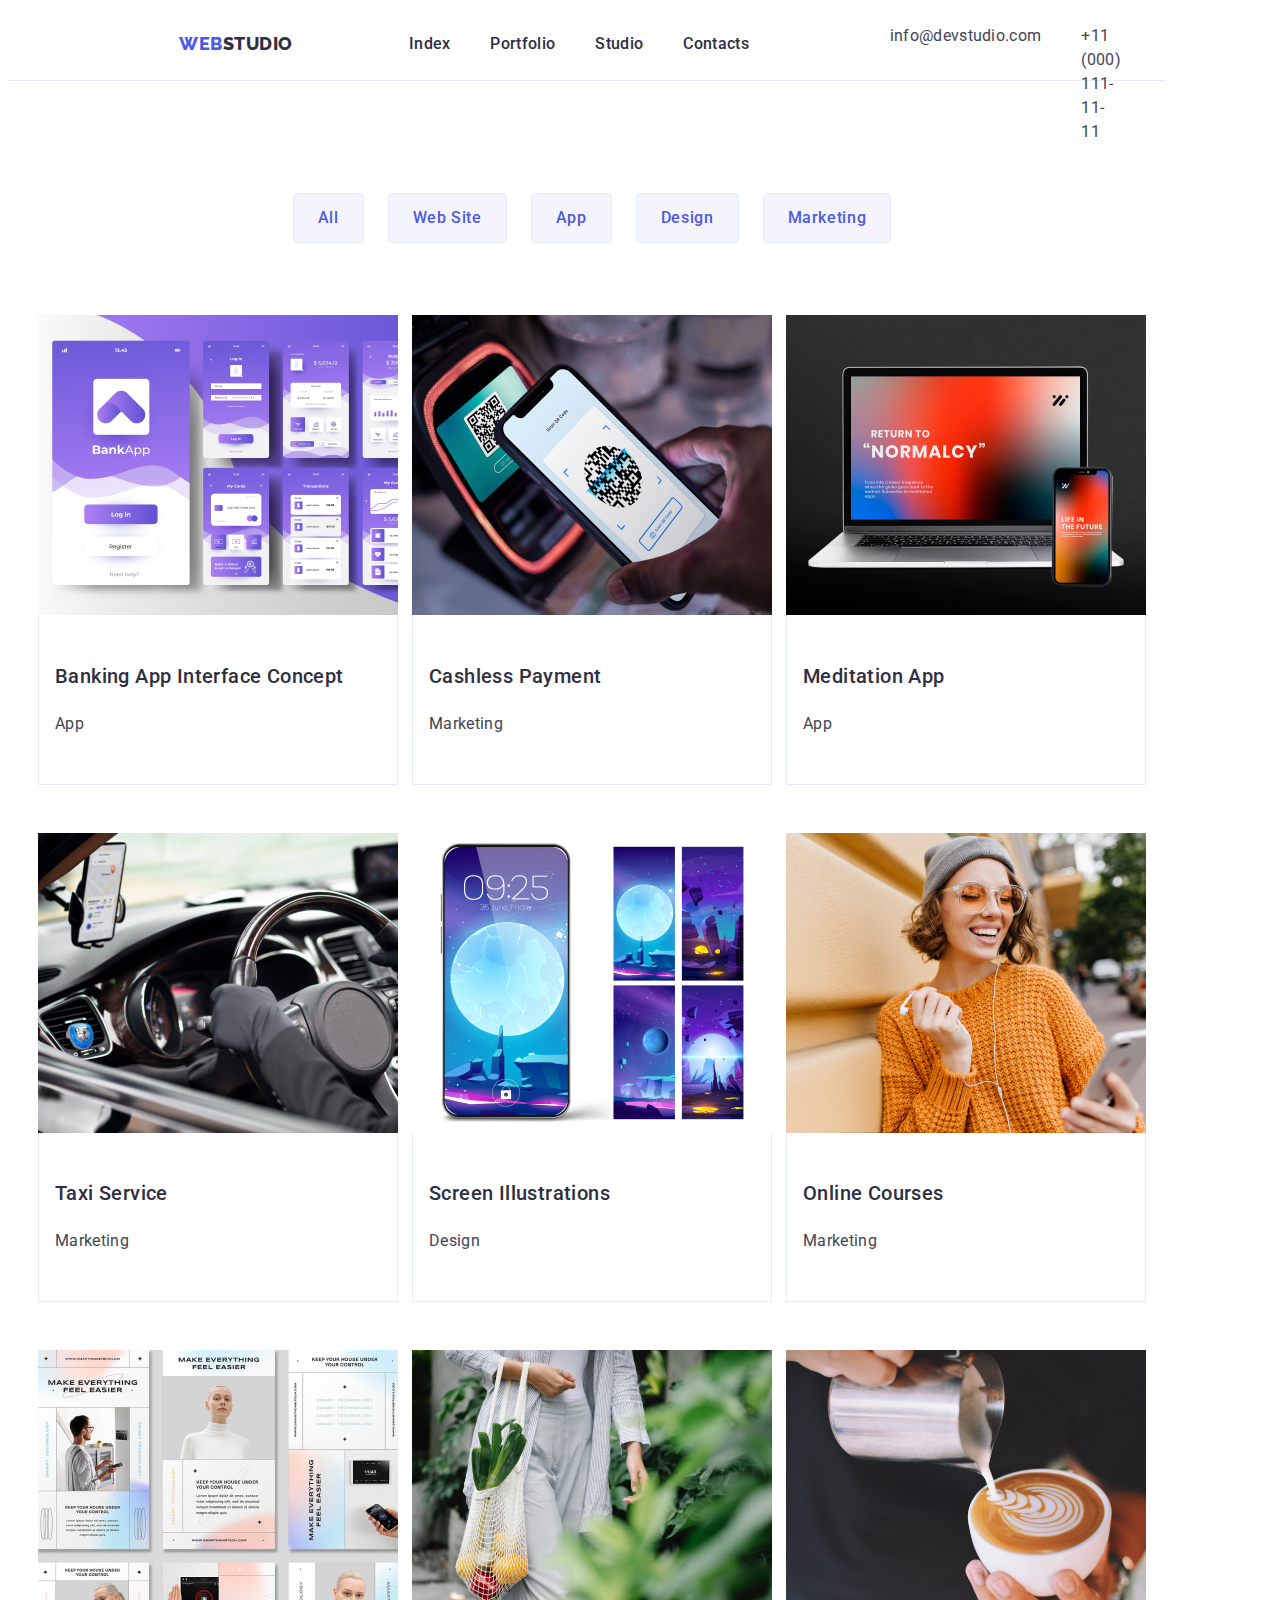
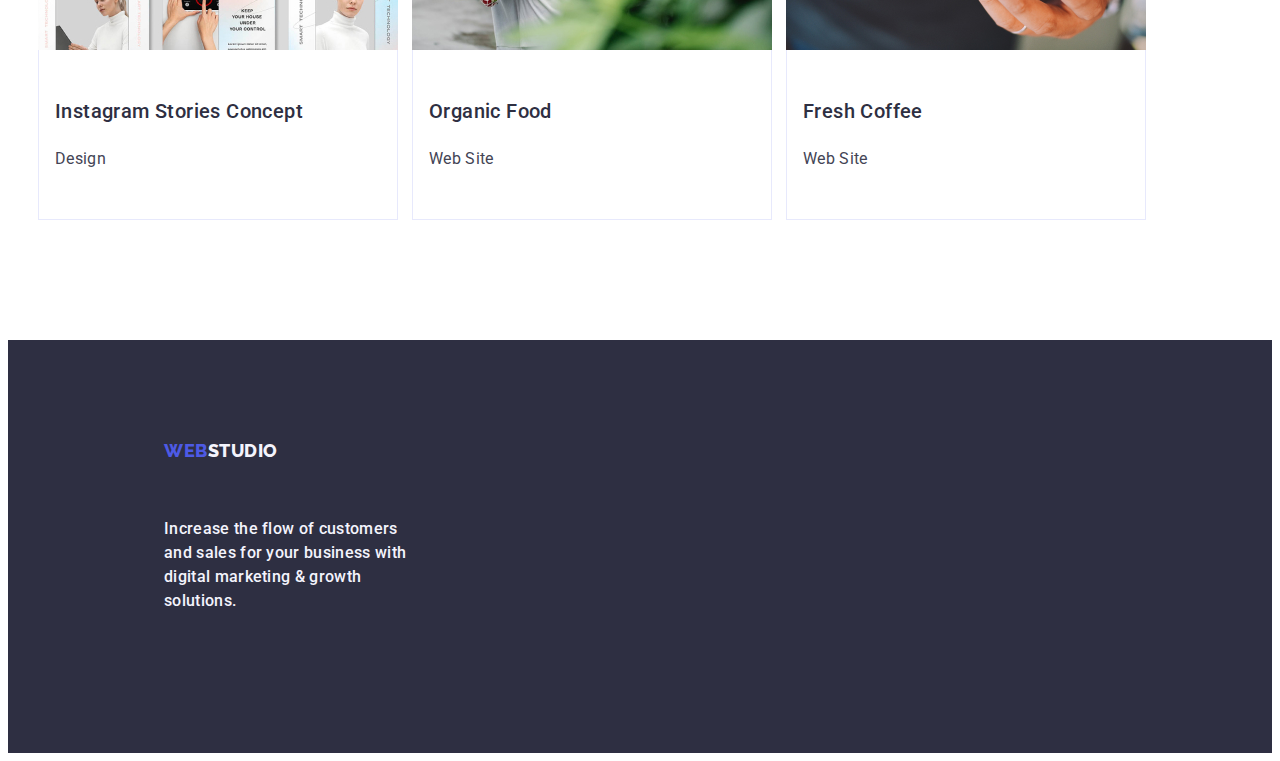
==== commit cbdbf814: "okj" ====
--- a/portfolio.html
+++ b/portfolio.html
@@ -4,9 +4,14 @@
     <meta charset="UTF-8" />
     <meta name="viewport" content="width=device-width, initial-scale=1.0" />
     <title>Web studio Homework</title>
+    <link
+      rel="stylesheet"
+      href="node_modules/modern-normalize/modern-normalize.min.css"
+    />
     <link rel="stylesheet" href="./css/styles.css" />
     <link rel="preconnect" href="https://fonts.googleapis.com" />
     <link rel="preconnect" href="https://fonts.gstatic.com" crossorigin />
+
     <link
       href="https://fonts.googleapis.com/css2?family=Roboto&display=swap"
       rel="stylesheet"
@@ -14,10 +19,6 @@
     <link
       href="https://fonts.googleapis.com/css2?family=Raleway&display=swap"
       rel="stylesheet"
-    />
-    <link
-      rel="stylesheet"
-      href="node_modules/modern-normalize/modern-normalize.min.css"
     />
   </head>
   <body class="body-portfolio">
--- a/css/styles.css
+++ b/css/styles.css
@@ -24,7 +24,8 @@
 }
 .header-container{
     border-bottom: 1px solid #e7e9fc;
-    
+    width: 1158px;
+    margin: 0;
 }
 .accent-header{
     color: #2e2f42;
@@ -76,6 +77,11 @@
     
     
 }
+.hero-content {
+    width: 1158px;
+    margin: 0 auto;
+}
+
 /*Section 1*/
 
 .first-section {
@@ -164,6 +170,8 @@
     letter-spacing: 0.02em;
     background-color: #FFFFFFFF;
     margin-bottom: 8px;
+    text-align: center;
+    
     
     
 
@@ -173,6 +181,7 @@
     line-height: 1.5;
     letter-spacing: 0.02em;
     color:#434455;
+    
     
 
 }
@@ -215,11 +224,12 @@
     
 }
 .fourth-section {
-    gap:24px;
-    min-width: 1128px;
-    margin:0 auto;
-    
+    padding: 120px 0;
    
+}
+.fourth-section-list{
+display: flex;
+gap: 24px
 }
 
 .fourth-section-title {
@@ -231,18 +241,25 @@
     text-transform: capitalize;
     background-color: #F4F4FD;
     padding-top:120px;
-    padding-bottom: 72px;
+    margin-bottom: 72px;
     
 }
 
 .list-item{
     background-color: #FFFFFFFF;
+    border-radius: 0px 0px 4px 4px 4px;
+    width: calc((100% - 72px) / 4);
+    
     
 }
 .card-image{
     display: block;
 
 }
+.name-and-job{
+
+}
+
 
 /*Footer*/
 
@@ -281,6 +298,9 @@
     margin-left:156px;
 }
 /*Portfolio*/
+img {
+    display: block
+}
 .body-portfolio {
     font-family: "Roboto", sans-serif;
     color: #434455;
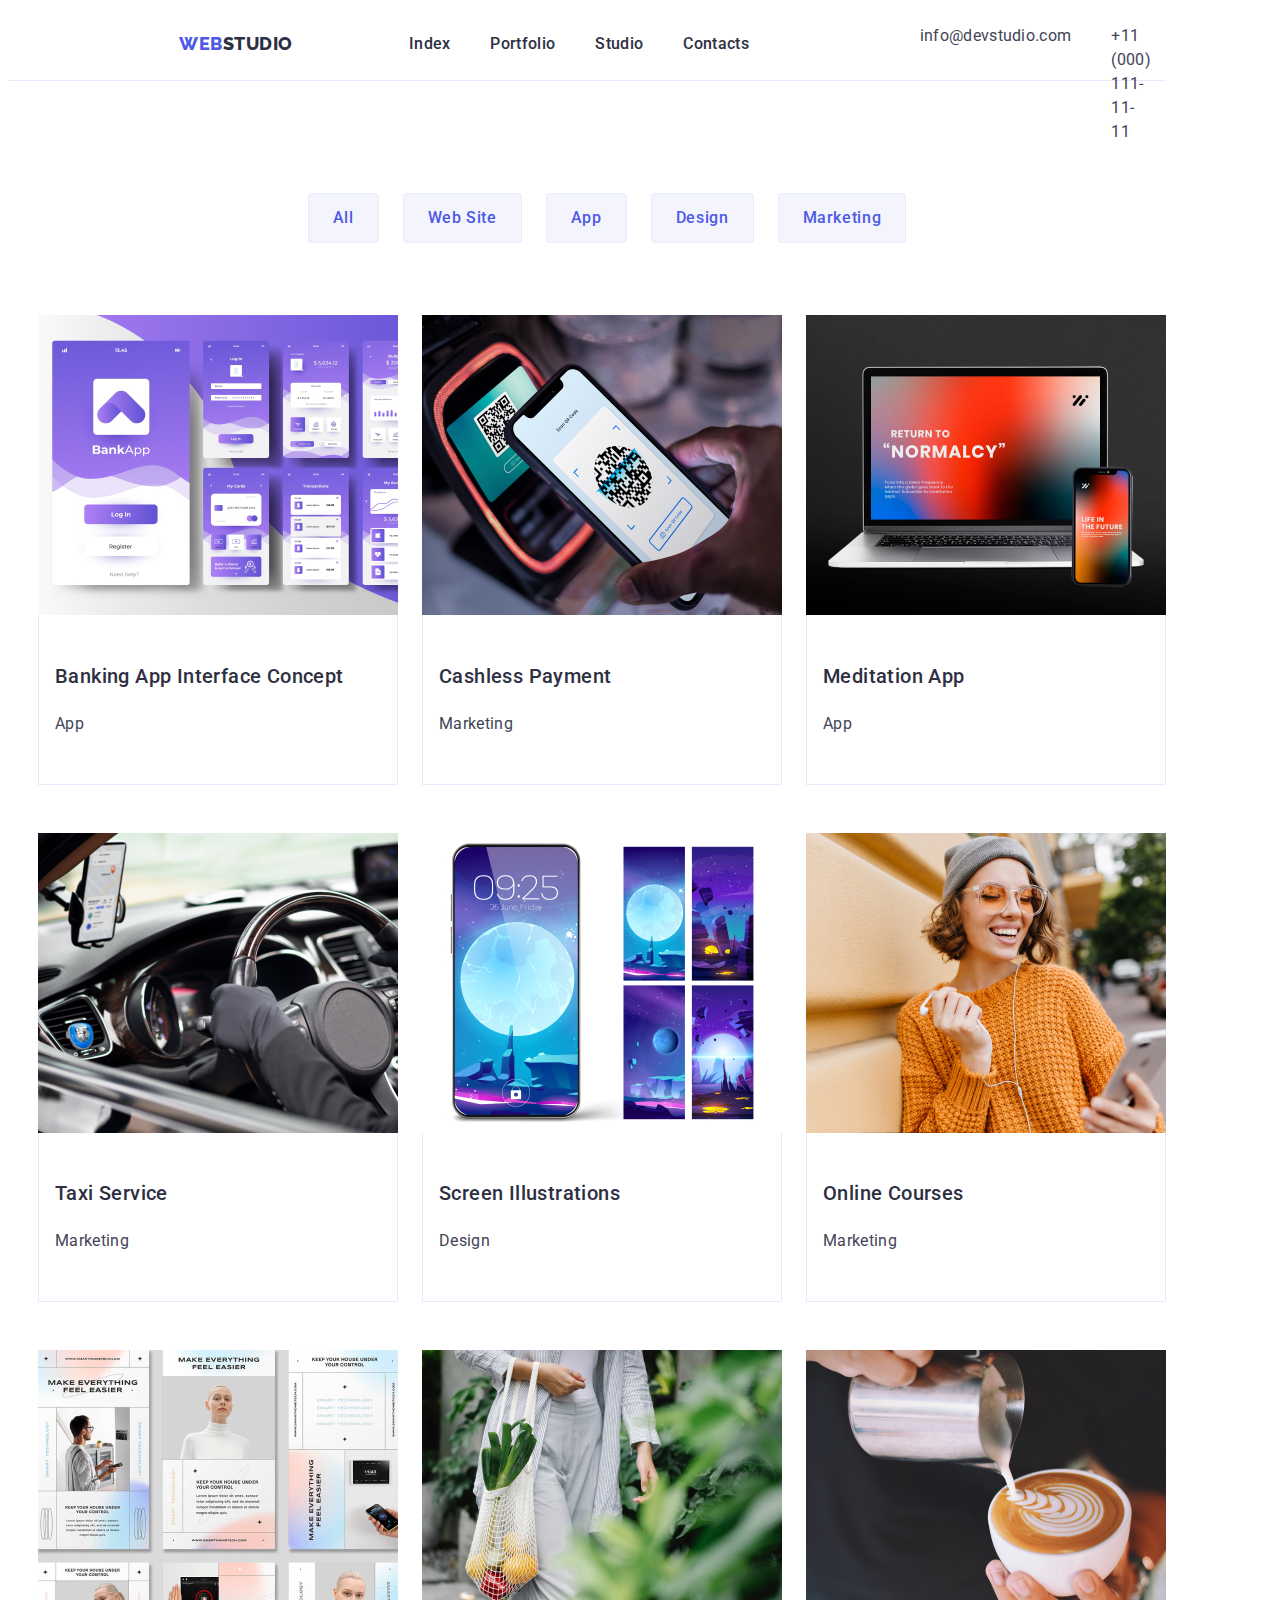
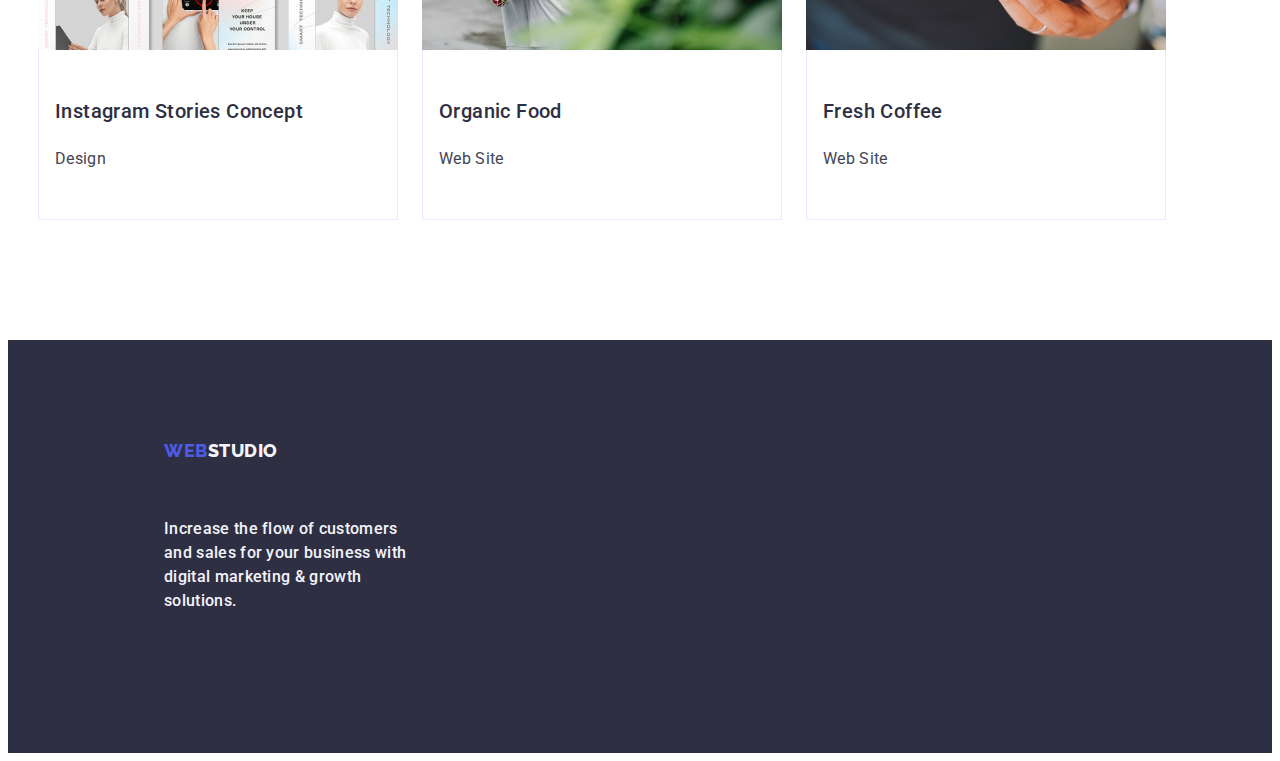
==== commit afdd3979: "j" ====
--- a/portfolio.html
+++ b/portfolio.html
@@ -65,7 +65,7 @@
     <main>
       <section class="section-portfolio">
         <div class="portfolio-cards container">
-          <h1 hidden>Title</h1>
+          <h1 class="visually-hidden">text</h1>
           <ul class="portfolio-cards-list list">
             <li><button type="button" class="button-portfolio">All</button></li>
             <li>
--- a/css/styles.css
+++ b/css/styles.css
@@ -84,6 +84,18 @@
 
 /*Section 1*/
 
+.visually-hidden{
+    position: absolute;
+    width: 1px;
+    height: 1px;
+    margin:-1px;
+    border:0;
+    padding:0;
+    white-space: nowrap;
+    clip-path: inset(100%);
+    clip:rect(0 0 0 0);
+    overflow: hidden;
+}
 .first-section {
     background-color: #2e2f42;
     min-width: 1440px;
@@ -183,6 +195,7 @@
     color:#434455;
     
     
+    
 
 }
 /*Section 3*/
@@ -257,7 +270,7 @@
 
 }
 .name-and-job{
-
+padding: 32px 0;
 }
 
 
@@ -306,14 +319,13 @@
     color: #434455;
     background-color: #FFFFFFFF;
 }
-.portfolio-cards{
-
-}
+
 .portfolio-cards-list{
     display: flex;
     justify-content: center;
     gap: 24px;
     margin-bottom: 72px;
+    
 }
 .section-portfolio{
     padding-top: 96px;
@@ -379,7 +391,7 @@
     
 }
 .list-element{
-    width: calc((100% - 48px) / 3);
+    width: calc(100% - 48px) / 3;
     
     
     
@@ -415,9 +427,10 @@
 }
 .hero-content{
     display: flex;
+    
 }
 .container{
-    width: 1128px;
+    width: 1158px;
     margin:0;
     padding: 0 15px;
     
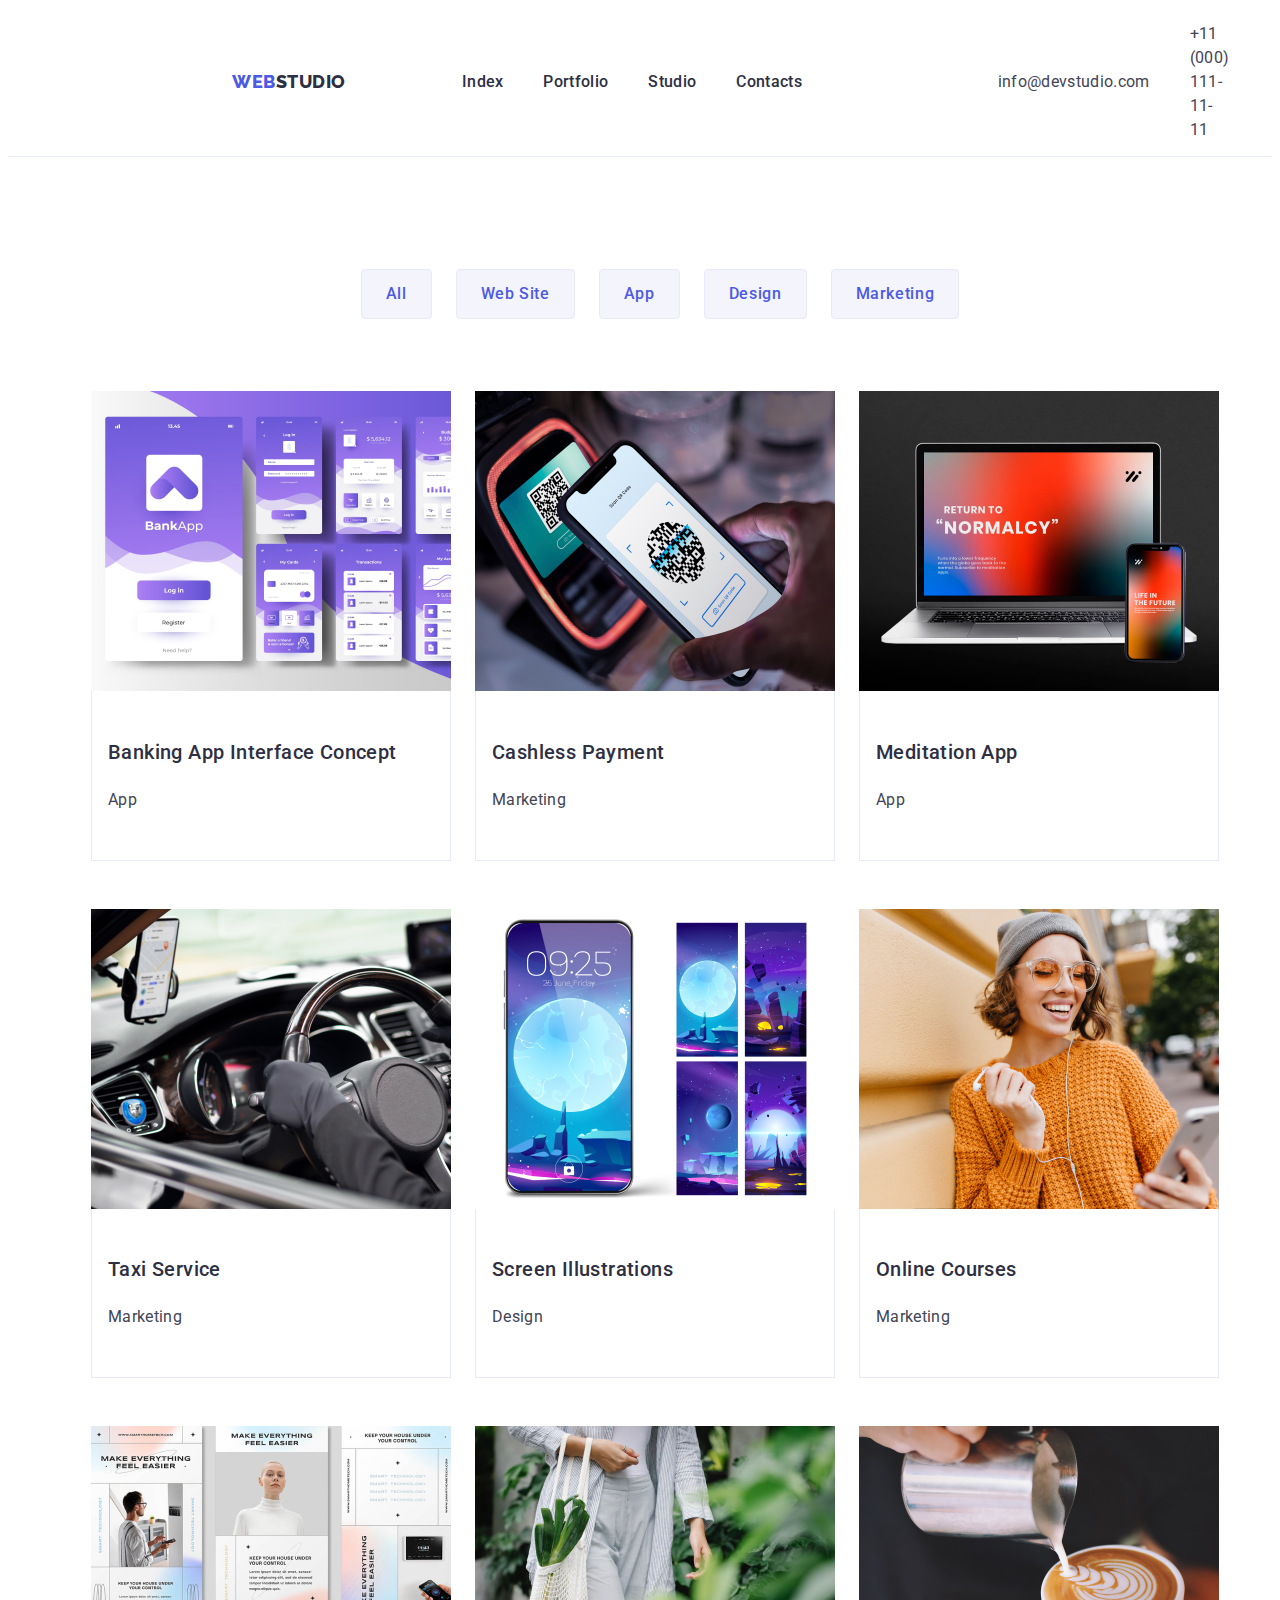
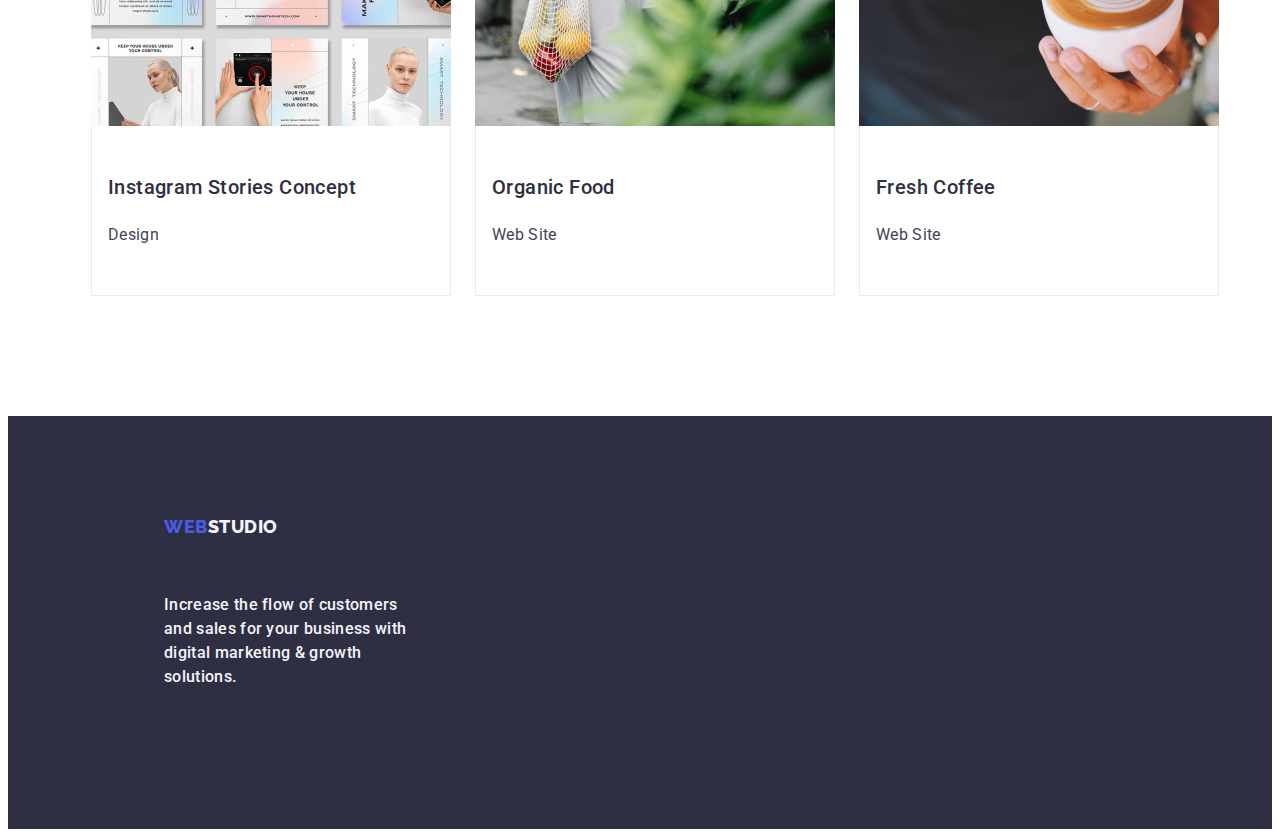
==== commit 61ddb722: "jn" ====
--- a/portfolio.html
+++ b/portfolio.html
@@ -46,15 +46,17 @@
         </nav>
 
         <!--Address-->
-        <address class="address">
-          <ul class="address list">
-            <li>
-              <a href="mailto:info@devstudio.com" class="contact link"
+        <address class="contact">
+          <ul class="list">
+            <li>
+              <a
+                href="mailto:info@devstudio.com"
+                class="address-description link"
                 >info@devstudio.com</a
               >
             </li>
             <li>
-              <a href="tel:+110001111111" class="contact link"
+              <a href="tel:+110001111111" class="address-description link"
                 >+11 (000) 111-11-11</a
               >
             </li>
--- a/css/styles.css
+++ b/css/styles.css
@@ -24,9 +24,9 @@
 }
 .header-container{
     border-bottom: 1px solid #e7e9fc;
-    width: 1158px;
-    margin: 0;
-}
+    
+}
+
 .accent-header{
     color: #2e2f42;
         font-family: "Raleway", sans-serif;
@@ -41,6 +41,8 @@
 .list {
     list-style: none;
     display:flex;
+    gap:40px;
+    align-items: center;
 }
 .link {
     text-decoration: none;
@@ -51,22 +53,21 @@
 .link:focus{
     color: #404BBF;
 }
-.address {
+.contact {
     font-style: normal;
-    display:flex;
-    justify-content: flex-end;
-    gap:40px;
-    width: 151px;
-    height: 24px;
-   
-}
-
-.contact{
+    color: #757575;
+    font-size: 14px;
+    font-weight: 500;
+    letter-spacing: 0.02em;
+}
+
+.address-description {
     color: #434455;
     font-size: 16px;
+    font-weight: 400;
     line-height: 1.5;
-    letter-spacing: 0.02em;
-    
+    letter-spacing: 0.32px;
+    text-decoration: none;
 }
 .index{
     font-weight: 500;
@@ -77,9 +78,18 @@
     
     
 }
-.hero-content {
+.container {
     width: 1158px;
     margin: 0 auto;
+    padding-left: 15px;
+    padding-right: 15px;
+
+}
+.hero-content {
+    display: flex;
+    justify-content: space-between;
+    align-items: center;
+    
 }
 
 /*Section 1*/
@@ -171,6 +181,7 @@
 .second-section-item{
 flex-basis: calc((100% - 72px) / 4);
 margin:auto;
+
 }
        
 
@@ -184,9 +195,16 @@
     margin-bottom: 8px;
     text-align: center;
     
-    
-    
-
+
+}
+
+
+.fourth-section-paragraph{
+    font-size: 16px;
+        line-height: 1.5;
+        letter-spacing: 0.02em;
+        color: #434455;
+        text-align: center;
 }
 .second-section-paragraph {
     font-size: 16px;
@@ -195,7 +213,6 @@
     color:#434455;
     
     
-    
 
 }
 /*Section 3*/
@@ -206,11 +223,18 @@
     
     align-items: flex-start;
     gap:24px;
-    width: 1128px;
-    height: 412px;
-    
-    
-    
+    
+}
+.third-section.list li {
+    margin-right: 24px;
+}
+
+
+.third-section.list:last-child {
+    margin-right: 0;
+}
+.third-section-list .third-section-item:first-child {
+    width: calc((100% - 48px) / 3);
 }
 .third-section-title {
     color: #2e2f42;
@@ -232,18 +256,24 @@
 
 .fourth-section-container{
     min-width: 1440px;
-    height: 732px;
+    min-height: 732px;
     background-color: #F4F4FD;
+    
     
 }
 .fourth-section {
     padding: 120px 0;
+    
    
 }
 .fourth-section-list{
 display: flex;
-gap: 24px
-}
+gap: 24px;
+
+
+
+}
+
 
 .fourth-section-title {
     color: #2e2f42;
@@ -257,22 +287,47 @@
     margin-bottom: 72px;
     
 }
-
+.fourth-section-name{
+    color: #2e2f42;
+        font-weight: 500;
+        font-size: 20px;
+        line-height: 1.2;
+        letter-spacing: 0.02em;
+        background-color: #FFFFFFFF;
+        margin-bottom: 8px;
+        text-align: center;
+}
 .list-item{
-    background-color: #FFFFFFFF;
-    border-radius: 0px 0px 4px 4px 4px;
+    background-color: #FFFFFFFF;   
+    text-align: center;
+    margin-right: 24px;
+  
+
+}
+.fourth-section-list.list-item:last-child {
+    margin-right: 0;
+}
+
+
+.fourth-section-list .list-item:first-child {
     width: calc((100% - 72px) / 4);
-    
-    
-}
+    border-radius: 0px 0px 4px 4px;
+
+}
+
+
 .card-image{
     display: block;
+    
 
 }
 .name-and-job{
 padding: 32px 0;
-}
-
+
+}
+.fourth-section-paragraph{
+    text-align: center;
+}
 
 /*Footer*/
 
@@ -389,14 +444,15 @@
     row-gap: 48px;
     
     
-}
-.list-element{
-    width: calc(100% - 48px) / 3;
-    
-    
-    
-    
-}
+    
+}
+
+
+.list-element:first-child {
+    width: calc((100% - 48px) / 3);
+   
+}
+
 .name-application{
     display: flex;
     width: 360px;
@@ -427,11 +483,7 @@
 }
 .hero-content{
     display: flex;
-    
-}
-.container{
-    width: 1158px;
-    margin:0;
-    padding: 0 15px;
-    
-}
+    align-items: center;
+    
+}
+
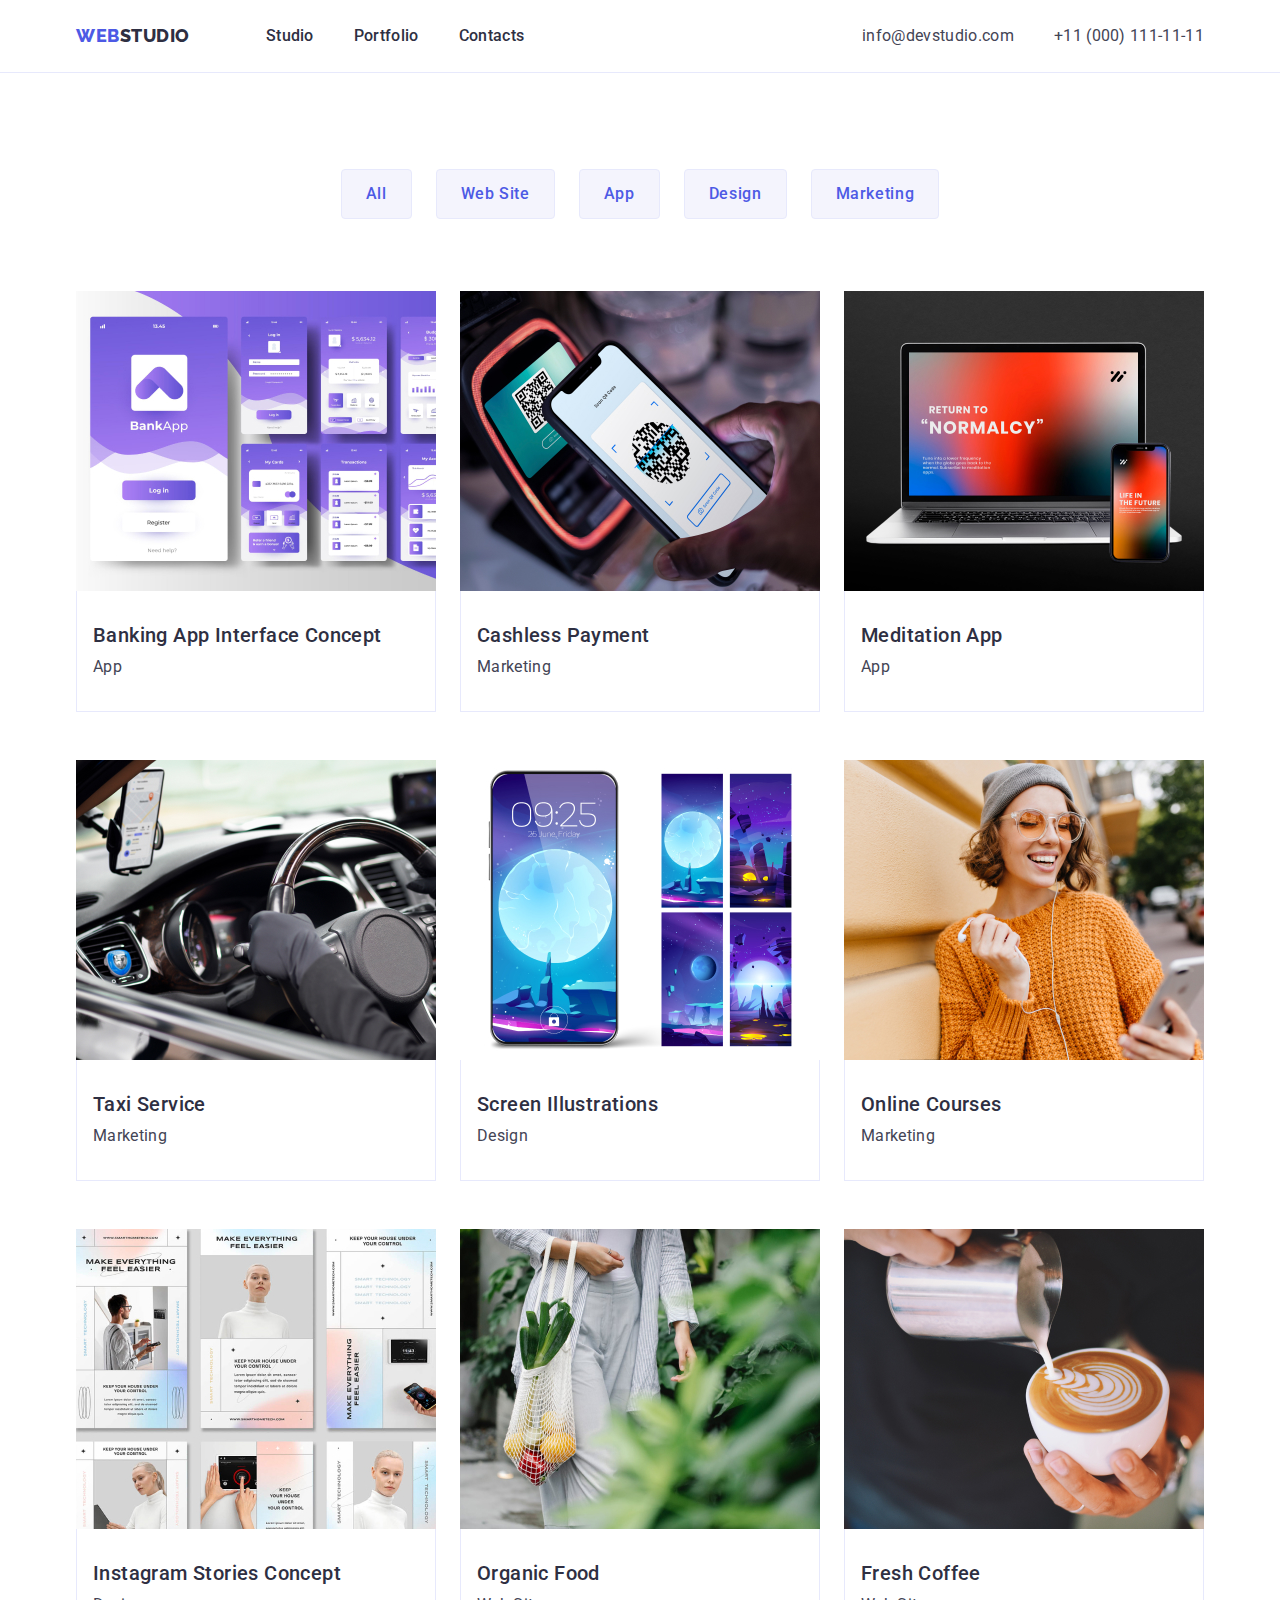
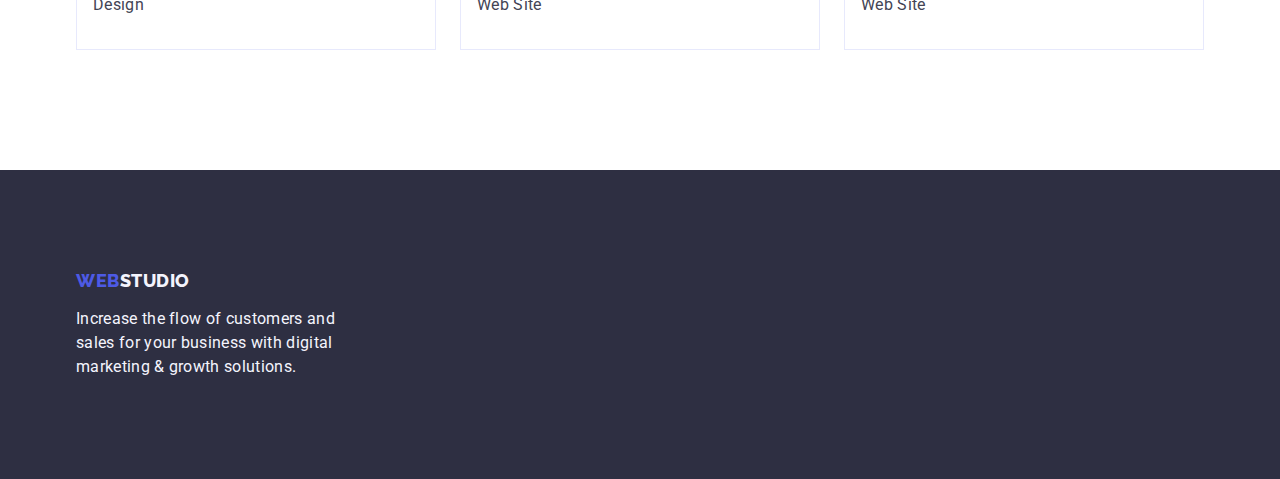
==== commit 65041874: "lkm" ====
--- a/portfolio.html
+++ b/portfolio.html
@@ -13,17 +13,12 @@
     <link rel="preconnect" href="https://fonts.gstatic.com" crossorigin />
 
     <link
-      href="https://fonts.googleapis.com/css2?family=Roboto&display=swap"
-      rel="stylesheet"
-    />
-    <link
-      href="https://fonts.googleapis.com/css2?family=Raleway&display=swap"
+      href="https://fonts.googleapis.com/css2?family=Raleway:wght@800&family=Roboto:wght@400;500;700;900&display=swap"
       rel="stylesheet"
     />
   </head>
   <body class="body-portfolio">
     <header class="header-container">
-      <!--Navigation section-->
       <div class="hero-content container">
         <nav class="navigation">
           <a class="logo link" href="./index.html"
@@ -32,20 +27,16 @@
 
           <ul class="list menu">
             <li>
-              <a href="./index.html" class="index link">Index</a>
-            </li>
-            <li>
-              <a href="./portfolio.html" class="index link">Portfolio</a>
-            </li>
-
-            <li><a href="" class="index link">Studio</a></li>
+              <a href="./portfolio.html" class="index link">Studio</a>
+            </li>
+
+            <li><a href="" class="index link">Portfolio</a></li>
             <li>
               <a href="" class="index link">Contacts</a>
             </li>
           </ul>
         </nav>
 
-        <!--Address-->
         <address class="contact">
           <ul class="list">
             <li>
@@ -210,7 +201,7 @@
     </main>
 
     <footer class="footer">
-      <div class="footer-container">
+      <div class="container">
         <a href="./index.html" class="web-footer link"
           >Web<span class="accent-footer">Studio</span></a
         >
--- a/css/styles.css
+++ b/css/styles.css
@@ -9,6 +9,7 @@
     font-family: "Roboto", sans-serif;
     color: #434455;
     background-color: #FFFFFFFF;
+    margin: 0 auto;
 }
 .logo {
     font-family: "Raleway", sans-serif;
@@ -19,6 +20,7 @@
     text-transform: uppercase;
     color:#4d5ae5;
     margin-right: 76px;
+    letter-spacing: 0.54px;
     
       
 }
@@ -80,7 +82,7 @@
 }
 .container {
     width: 1158px;
-    margin: 0 auto;
+    margin:0 auto;
     padding-left: 15px;
     padding-right: 15px;
 
@@ -108,8 +110,6 @@
 }
 .first-section {
     background-color: #2e2f42;
-    min-width: 1440px;
-        
     padding: 188px 0;
         
     
@@ -119,13 +119,14 @@
 .first-section-title {
     color: #FFFFFFFF;
     font-size: 56px;
-    line-height: 1.07;
+    line-height: 1.07em;
     text-align: center;
     letter-spacing: 0.02em;
     max-width: 496px;
-    margin:auto;
-    
-    
+    margin:0 auto;
+    font-weight: 700;
+    letter-spacing: 1.12px;
+    padding-bottom: 48px;
 
     
 }
@@ -134,7 +135,7 @@
     font-family: "Roboto", sans-serif;
     font-weight: 500;
     font-size: 16px;
-    line-height: 1.5;
+    line-height: 1.5em;
     letter-spacing: 0.04em;
     color:#FFFFFFFF;
     display: block;
@@ -142,21 +143,18 @@
     height: 56px;
     border: none;
     border-radius: 4px;
-    margin:auto;
-    margin-top:48px;
-    
-    
+    margin:0 auto;  
+    cursor: pointer;
 }
 
 .first-section-button:hover{
     background-color: #404bbf;
 }
+
 .first-section-button:focus{
     background-color: #404bbf;
 }
-.first-section-button{
-    cursor: pointer;
-}
+
 
 /*Section 2*/
 .second-section{
@@ -167,9 +165,8 @@
     display: flex;
     gap: 24px;
     margin:auto;
-    
-    
-}
+}
+
 .second-section-title, .second-section-paragraph{
     display: flex;
     width: 264px;
@@ -179,9 +176,8 @@
     
 }
 .second-section-item{
-flex-basis: calc((100% - 72px) / 4);
+width: calc((100% - 72px) / 4);
 margin:auto;
-
 }
        
 
@@ -194,8 +190,6 @@
     background-color: #FFFFFFFF;
     margin-bottom: 8px;
     text-align: center;
-    
-
 }
 
 
@@ -206,6 +200,7 @@
         color: #434455;
         text-align: center;
 }
+
 .second-section-paragraph {
     font-size: 16px;
     line-height: 1.5;
@@ -215,27 +210,20 @@
     
 
 }
+
 /*Section 3*/
 .third-section-container{
     padding-bottom: 120px;
 }
+
 .third-section {
     
     align-items: flex-start;
     gap:24px;
-    
-}
-.third-section.list li {
-    margin-right: 24px;
-}
-
-
-.third-section.list:last-child {
-    margin-right: 0;
-}
-.third-section-list .third-section-item:first-child {
-    width: calc((100% - 48px) / 3);
-}
+    margin: auto;
+    
+}
+
 .third-section-title {
     color: #2e2f42;
     font-size: 36px;
@@ -246,87 +234,68 @@
     
     
 }
+
 .third-section-item{
     display: flex;
     gap: 24px;
-    
+    width: calc((100% - 48px) / 3);
 }
 
 /*Section 4*/
 
-.fourth-section-container{
-    min-width: 1440px;
-    min-height: 732px;
+.fourth-section{
     background-color: #F4F4FD;
-    
-    
-}
-.fourth-section {
-    padding: 120px 0;
-    
-   
-}
+    padding:120px 0;
+}
+
 .fourth-section-list{
 display: flex;
 gap: 24px;
-
-
-
-}
-
+}
 
 .fourth-section-title {
     color: #2e2f42;
     font-size: 36px;
     line-height: 1.11;
     text-align: center;
-    letter-spacing: 0.02em;
+    letter-spacing: 0.72px;
     text-transform: capitalize;
-    background-color: #F4F4FD;
-    padding-top:120px;
     margin-bottom: 72px;
     
 }
+
 .fourth-section-name{
     color: #2e2f42;
-        font-weight: 500;
-        font-size: 20px;
-        line-height: 1.2;
-        letter-spacing: 0.02em;
-        background-color: #FFFFFFFF;
-        margin-bottom: 8px;
-        text-align: center;
-}
+    font-weight: 500;
+    font-size: 20px;
+    line-height: 1.2;
+    letter-spacing: 0.4px;
+    margin-bottom: 8px;
+}
+
 .list-item{
-    background-color: #FFFFFFFF;   
-    text-align: center;
-    margin-right: 24px;
-  
-
-}
-.fourth-section-list.list-item:last-child {
-    margin-right: 0;
-}
-
-
-.fourth-section-list .list-item:first-child {
-    width: calc((100% - 72px) / 4);
-    border-radius: 0px 0px 4px 4px;
-
-}
-
+width: calc((100% - 72px) / 4);
+border-radius: 0px 0px 4px 4px;
+
+}
 
 .card-image{
     display: block;
-    
-
-}
+    max-width: 100%;
+    height: auto;
+}
+
 .name-and-job{
 padding: 32px 0;
+text-align: center;
+background-color: #ffffff;
 
 }
 .fourth-section-paragraph{
-    text-align: center;
+    color: #434455;
+    font-size: 16px;
+    line-height: 1.5;
+    letter-spacing: 0.32px;
 }
 
 /*Footer*/
@@ -334,11 +303,17 @@
 .footer {
     background-color: #2e2f42;
     padding: 100px 0;
+    
 }
 
 .footer-paragraph {
     color: #F4F4FD;
     max-width: 264px;
+    line-height: 1.5em;
+    font-weight: 400;
+    letter-spacing: 0.32px;
+    font-size: 16px;
+    padding: 0;
 }
 
 .web-footer {
@@ -346,7 +321,7 @@
     font-weight: 800;
     font-size: 18px;
     line-height: 1.17;
-    letter-spacing: 0.03em;
+    letter-spacing: 0.54px;
     text-transform: uppercase;
     color: #4d5ae5;
     display: inline-block;
@@ -362,9 +337,7 @@
         letter-spacing: 0.54px;
         text-transform: uppercase;
 }
-.footer-container{
-    margin-left:156px;
-}
+
 /*Portfolio*/
 img {
     display: block
@@ -442,16 +415,12 @@
     flex-wrap: wrap;
     column-gap: 24px;
     row-gap: 48px;
-    
-    
-    
-}
-
-
-.list-element:first-child {
-    width: calc((100% - 48px) / 3);
-   
-}
+    padding-left: 0;
+    padding-right: 0;
+}
+
+
+
 
 .name-application{
     display: flex;
@@ -466,14 +435,14 @@
 /*Tema3*/
 * {
     box-sizing: border-box;
+    margin:0;
+    padding:0;
 }
 .navigation{
     display: flex;
-    width: 1440px;
     height: 72px;
-    padding:24px 156px 24px 156px;
-    flex-wrap:nowrap;
     align-items:center;
+    
 }
 .menu{
     display: flex;
@@ -481,9 +450,5 @@
     align-items: flex-start;
     
 }
-.hero-content{
-    display: flex;
-    align-items: center;
-    
-}
-
+
+
